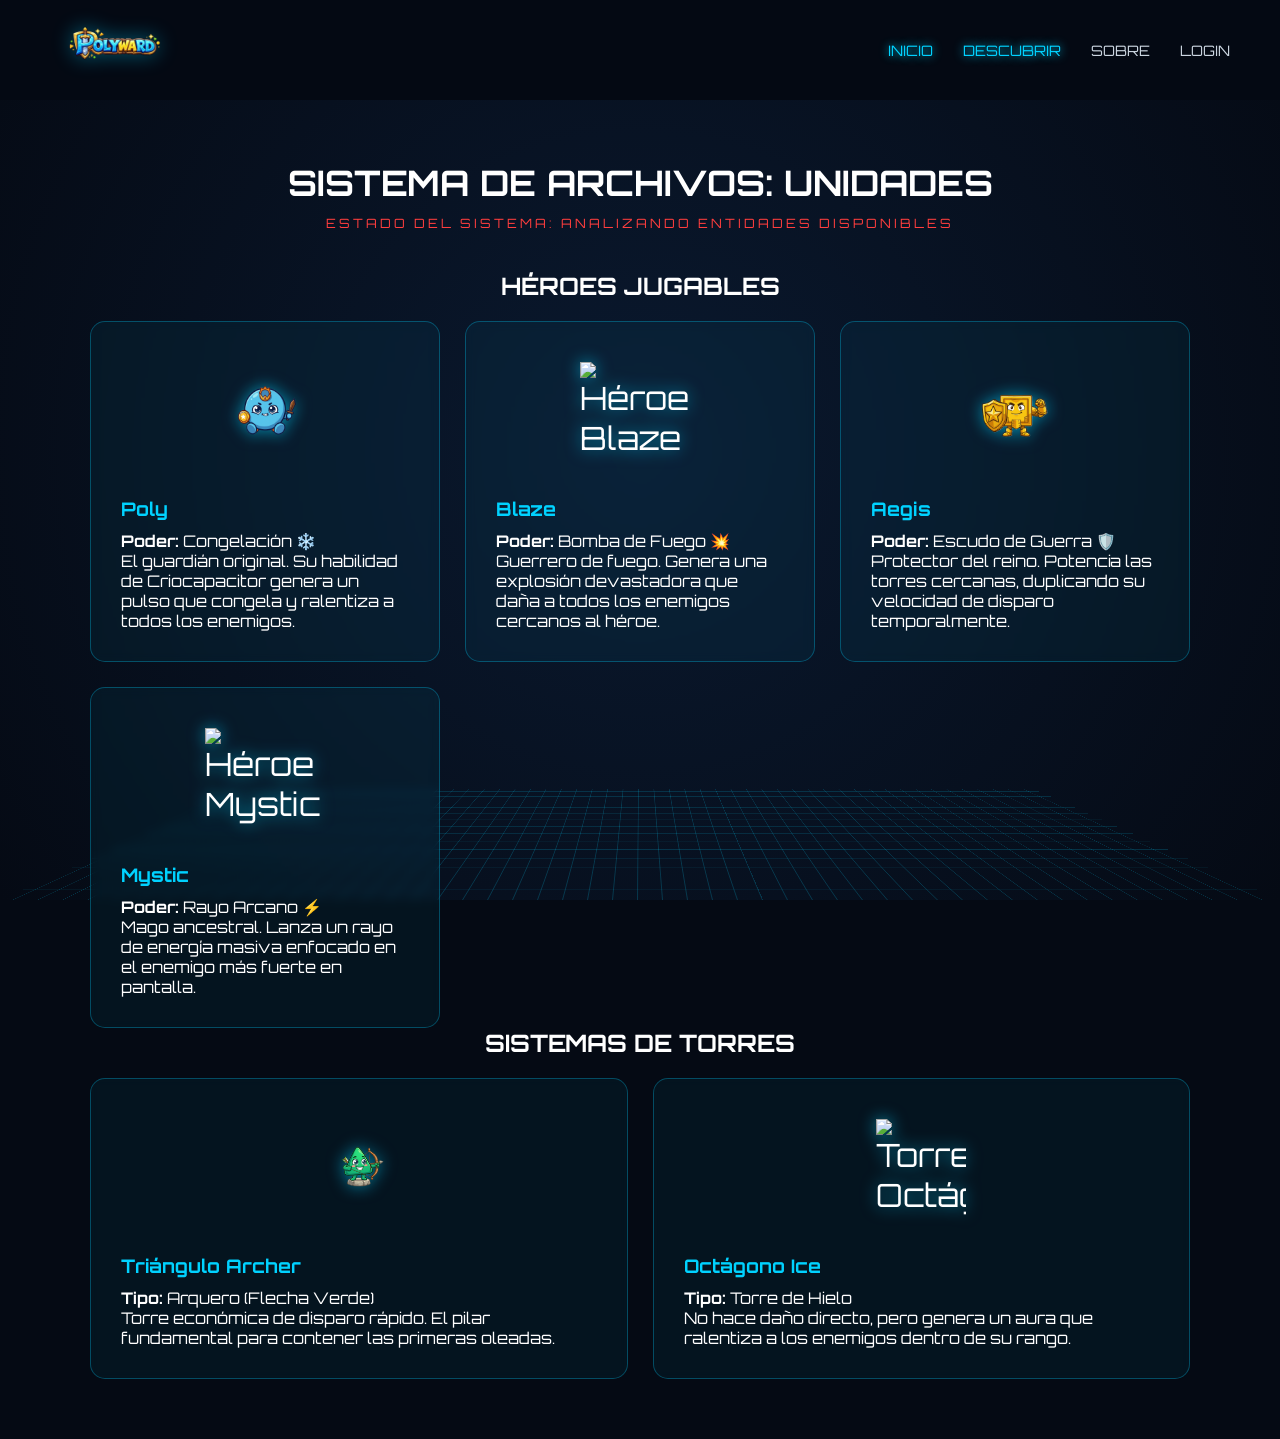
==== descubrir.html @ 8d5d84ac "mensaje" ====
<!DOCTYPE html>
<html lang="es">
<head>
    <meta charset="UTF-8">
    <meta name="viewport" content="width=device-width, initial-scale=1.0">
    <title>PolyWard | El Origen</title>
    <link rel="stylesheet" href="styles.css">
    <link rel="icon" href="img/logo.png" type="image/png">
</head>
<body>
    <div class="background-master">
        <div class="grid-floor"></div>
    </div>

    <header>
        <a href="index.html" class="logo-container">
            <img src="img/logo.png" alt="PolyWard Logo" class="main-logo">
        </a>
        <nav>
            <a href="index.html" class="active">INICIO</a>
            <a href="descubrir.html" class="active">DESCUBRIR</a>
            <a href="sobre.html">SOBRE</a>
            <a href="login.html">LOGIN</a>
        </nav>
    </header>
    <main class="content-container">
        <section class="lore-header">
            <h1>SISTEMA DE ARCHIVOS: UNIDADES</h1>
            <p class="status-text">ESTADO DEL SISTEMA: ANALIZANDO ENTIDADES DISPONIBLES</p>
        </section>
        <h2 class="section-title">HÉROES JUGABLES</h2>
        <div class="lore-grid">
            <article class="lore-card">
                <div class="char-icon">
                    <img src="img/principal.png" alt="Héroe Poly" class="img-hero">
                </div>
                <h3>Poly</h3>
                <p><strong>Poder:</strong> Congelación ❄️</p>
                <p>El guardián original. Su habilidad de Criocapacitor genera un pulso que congela y ralentiza a todos los enemigos.</p>
            </article>
            <article class="lore-card">
                <div class="char-icon">
                    <img src="img/hero_blaze.png" alt="Héroe Blaze" class="img-hero">
                </div>
                <h3>Blaze</h3>
                <p><strong>Poder:</strong> Bomba de Fuego 💥</p>
                <p>Guerrero de fuego. Genera una explosión devastadora que daña a todos los enemigos cercanos al héroe.</p>
            </article>
            <article class="lore-card">
                <div class="char-icon">
                    <img src="img/hero_aegis.png" alt="Héroe Aegis" class="img-hero">
                </div>
                <h3>Aegis</h3>
                <p><strong>Poder:</strong> Escudo de Guerra 🛡️</p>
                <p>Protector del reino. Potencia las torres cercanas, duplicando su velocidad de disparo temporalmente.</p>
            </article>
            <article class="lore-card">
                <div class="char-icon">
                    <img src="img/hero_mystic.png" alt="Héroe Mystic" class="img-hero">
                </div>
                <h3>Mystic</h3>
                <p><strong>Poder:</strong> Rayo Arcano ⚡</p>
                <p>Mago ancestral. Lanza un rayo de energía masiva enfocado en el enemigo más fuerte en pantalla.</p>
            </article>
        </div>
        <h2 class="section-title">SISTEMAS DE TORRES</h2>
        <div class="lore-grid">
            <article class="lore-card">
                <div class="char-icon">
                    <img src="img/triangulo.png" alt="Torre Triángulo" class="img-tower">
                </div>
                <h3>Triángulo Archer</h3>
                <p><strong>Tipo:</strong> Arquero (Flecha Verde)</p>
                <p>Torre económica de disparo rápido. El pilar fundamental para contener las primeras oleadas.</p>
            </article>
            <article class="lore-card">
                <div class="char-icon">
                    <img src="img/tower_ice.png" alt="Torre Octágono" class="img-tower">
                </div>
                <h3>Octágono Ice</h3>
                <p><strong>Tipo:</strong> Torre de Hielo</p>
                <p>No hace daño directo, pero genera un aura que ralentiza a los enemigos dentro de su rango.</p>
            </article>
        </div>
    </main>
</body>
</html>
---- styles.css ----
@import url('https://fonts.googleapis.com/css2?family=Orbitron:wght@400;700&display=swap');

/* --- RESET Y GENERALES --- */
* {
    margin: 0;
    padding: 0;
    box-sizing: border-box;
    font-family: 'Orbitron', sans-serif;
}

body {
    background-color: #050a14;
    color: white;
    overflow-x: hidden;
    min-height: 100vh;
}

/* --- FONDO ANIMADO Y GRID --- */
.background-master {
    position: fixed;
    top: 0;
    left: 0;
    width: 100%;
    height: 100%;
    z-index: -1;
    background: radial-gradient(circle at center, #0a192f 0%, #050a14 100%);
}

.grid-floor {
    position: absolute;
    bottom: 0;
    width: 100%;
    height: 40%;
    background-image: 
        linear-gradient(0deg, transparent 24%, rgba(0, 210, 255, 0.2) 25%, rgba(0, 210, 255, 0.2) 26%, transparent 27%, transparent 74%, rgba(0, 210, 255, 0.2) 75%, rgba(0, 210, 255, 0.2) 76%, transparent 77%, transparent),
        linear-gradient(90deg, transparent 24%, rgba(0, 210, 255, 0.2) 25%, rgba(0, 210, 255, 0.2) 26%, transparent 27%, transparent 74%, rgba(0, 210, 255, 0.2) 75%, rgba(0, 210, 255, 0.2) 76%, transparent 77%, transparent);
    background-size: 50px 50px;
    transform: perspective(500px) rotateX(60deg);
    transform-origin: bottom;
}

/* --- CABECERA (NAV) --- */
header {
    display: flex;
    justify-content: space-between;
    align-items: center;
    padding: 10px 50px; /* Reducido un poco para que el logo no sea gigante */
    background: rgba(5, 10, 20, 0.8);
    backdrop-filter: blur(10px);
    position: sticky;
    top: 0;
    z-index: 100;
}

/* Estilo para el contenedor del logo (enlace) */
.logo-container {
    display: flex;
    align-items: center;
    text-decoration: none;
    transition: transform 0.3s ease;
}

.logo-container:hover {
    transform: scale(1.05);
}

/* Estilo para la imagen del logo */
.main-logo {
    height: 60px; /* Tamaño ideal para el header */
    width: auto;
    filter: drop-shadow(0 0 8px rgba(0, 210, 255, 0.4));
}

nav {
    display: flex;
    align-items: center;
    gap: 30px;
}

nav a {
    text-decoration: none;
    color: #cbd5e0;
    font-size: 0.9rem;
    transition: 0.3s;
}

nav a:hover, nav a.active {
    color: #00d2ff;
    text-shadow: 0 0 10px #00d2ff;
}

/* --- CONTENEDOR PRINCIPAL --- */
.content-container {
    display: flex;
    flex-direction: column;
    align-items: center;
    padding: 60px 20px;
    min-height: 80vh;
}

.lore-header h1 {
    font-size: 2.2rem;
    margin-bottom: 10px;
    text-align: center;
}

.status-text {
    color: #ff3e3e;
    font-size: 0.8rem;
    letter-spacing: 3px;
    margin-bottom: 40px;
    text-align: center;
    animation: blink 1.5s infinite;
}

@keyframes blink {
    50% { opacity: 0.3; }
}

/* --- DISEÑO DE INICIO --- */
.main-layout {
    display: flex;
    gap: 40px;
    align-items: flex-start;
    max-width: 1200px;
    width: 100%;
    margin-top: 20px;
}

.info-panel {
    flex: 1.5;
    min-width: 300px;
}

.glass-box {
    background: rgba(0, 20, 40, 0.6);
    padding: 25px;
    border-radius: 10px;
    border-left: 4px solid #00d2ff;
    line-height: 1.6;
    text-align: justify;
}

.glass-box p {
    margin-bottom: 15px;
}

.action-panel {
    flex: 1;
    min-width: 300px;
    display: flex;
    flex-direction: column;
    gap: 20px;
}

/* --- VIDEO Y DESCARGA --- */
.video-placeholder {
    width: 100%;
    background: rgba(0, 210, 255, 0.1);
    border: 2px dashed #00d2ff;
    border-radius: 15px;
    padding: 20px;
    text-align: center;
}

.video-box {
    aspect-ratio: 16 / 9;
    background: rgba(0, 0, 0, 0.4);
    display: flex;
    justify-content: center;
    align-items: center;
    margin-top: 10px;
    border-radius: 8px;
}

.download-zone {
    display: flex;
    flex-direction: column;
    align-items: center;
    gap: 15px;
    background: rgba(0, 0, 0, 0.4);
    padding: 25px;
    border-radius: 20px;
    border: 1px solid rgba(0, 210, 255, 0.2);
}

.qr-style {
    width: 150px;
    height: 150px;
    border: 4px solid white;
    border-radius: 10px;
    box-shadow: 0 0 15px rgba(0, 210, 255, 0.3);
}

.btn-download {
    color: #f0f;
    text-decoration: none;
    font-weight: bold;
    text-shadow: 0 0 5px #f0f;
    font-size: 1.1rem;
    transition: transform 0.2s;
}

.btn-download:hover {
    transform: scale(1.05);
}

/* --- TARJETAS DE LORE --- */
.lore-grid {
    display: grid;
    grid-template-columns: repeat(auto-fit, minmax(300px, 1fr));
    gap: 25px;
    max-width: 1100px;
    width: 100%;
    margin-top: 20px;
}

.lore-card {
    background: rgba(0, 210, 255, 0.05);
    border: 1px solid rgba(0, 210, 255, 0.3);
    padding: 30px;
    border-radius: 15px;
    backdrop-filter: blur(5px);
    transition: transform 0.3s, border-color 0.3s;
}

.lore-card:hover {
    transform: translateY(-10px);
    border-color: #00d2ff;
    box-shadow: 0 0 20px rgba(0, 210, 255, 0.2);
}

.lore-card h2, .lore-card h3 {
    color: #00d2ff;
    margin-bottom: 10px;
}

.char-icon {
    font-size: 2rem;
    margin-bottom: 15px;
    display: block;
}

.main-story {
    grid-column: 1 / -1;
}

/* --- RESPONSIVIDAD --- */
@media (max-width: 768px) {
    header {
        flex-direction: column;
        padding: 15px;
        gap: 15px;
    }

    .main-logo {
        height: 50px; /* Logo un poco más pequeño en móviles */
    }

    nav {
        gap: 10px;
        flex-wrap: wrap;
        justify-content: center;
    }

    .main-layout {
        flex-direction: column;
    }

    .info-panel, .action-panel {
        width: 100%;
    }
} 

/* --- ANIMACIONES --- */
@keyframes floating {
    0% { transform: translateY(0px); }
    50% { transform: translateY(-15px); }
    100% { transform: translateY(0px); }
}

.char-icon img {
    display: block;
    margin: 0 auto 15px;
    filter: drop-shadow(0 0 8px rgba(0, 210, 255, 0.6));
    animation: floating 3s ease-in-out infinite;
}

.char-icon {
    min-height: 130px;
    display: flex;
    align-items: center;
    justify-content: center;
}

/* Tamaños de imágenes generales */
.img-hero {
    width: 120px;
}

.img-tower {
    width: 90px;
}

.no-margin {
    margin-bottom: 0;
}
.highlight-text {
    color: #00d2ff;
    font-weight: bold;
    margin-top: 10px;
    display: block;
}

.placeholder-text {
    color: rgba(255, 255, 255, 0.5);
}

.scan-text {
    font-size: 0.7rem;
    color: #cbd5e0;
}

.main-footer {
    text-align: center;
    padding: 40px 20px;
    color: rgba(255, 255, 255, 0.3);
    font-size: 0.8rem;
}

.qr-style {
    width: 150px;
    height: 150px;
    border: 4px solid white;
    border-radius: 10px;
    box-shadow: 0 0 15px rgba(0, 210, 255, 0.3);
}
/* ==========================================================================
   ENCABEZADO (header, logo y menú) - CORREGIDO PARA LOGO MÁS GRANDE
   ========================================================================== */
/* --- CABECERA (NAV) ACTUALIZADA --- */
header {
    display: flex;
    justify-content: space-between;
    align-items: center;
    padding: 10px 50px; /* Reducido un poco para compensar el tamaño del logo */
    background: rgba(5, 10, 20, 0.9);
    backdrop-filter: blur(10px);
    position: sticky;
    top: 0;
    z-index: 100;
}

.logo-container {
    display: flex;
    align-items: center;
    text-decoration: none;
    transition: transform 0.3s ease;
}

.logo-container:hover {
    transform: scale(1.05);
}

.main-logo {
    /* Ajuste de tamaño para que se vea grande y claro como antes */
    height: 100px; 
    width: auto;
    filter: drop-shadow(0 0 12px rgba(0, 210, 255, 0.5));
    display: block;
}

nav {
    display: flex;
    align-items: center;
    gap: 30px;
}

/* Responsividad para que el logo no tape todo en celulares */
@media (max-width: 768px) {
    header {
        flex-direction: column;
        padding: 15px;
        gap: 15px;
    }

    .main-logo {
        height: 70px; /* Un poco más pequeño en móviles para que quepa el menú */
    }

    nav {
        gap: 15px;
        flex-wrap: wrap;
        justify-content: center;
    }
}.video-game {
    width: 100%;
    height: 100%;
    object-fit: cover; /* Hace que el video llene el cuadro sin deformarse */
    border-radius: 8px; /* Para que las esquinas del video sean redondeadas como el cuadro */
}

.video-box {
    overflow: hidden; /* Corta cualquier parte del video que se salga del borde redondeado */
    background: #000; /* Fondo negro por si el video tarda en cargar */
}
/* --- CABECERA (NAV) ESTILIZADA --- */
header {
    display: flex;
    justify-content: space-between;
    align-items: center;
    /* Reducimos el padding vertical a solo 5px para que la barra sea delgada */
    padding: 5px 50px; 
    background: rgba(5, 10, 20, 0.95);
    backdrop-filter: blur(10px);
    position: sticky;
    top: 0;
    z-index: 100;
    /* Añadimos una altura máxima para asegurar que no crezca más de lo debido */
    height: 100px; 
}

.logo-container {
    display: flex;
    align-items: center;
    height: 100%; /* Se ajusta al alto del header */
}

.main-logo {
    /* Ajustamos el alto del logo para que quepa bien en el header delgado */
    height: 85px; 
    width: auto;
    filter: drop-shadow(0 0 10px rgba(0, 210, 255, 0.4));
    transition: transform 0.3s ease;
}

.logo-container:hover .main-logo {
    transform: scale(1.05);
}

nav {
    display: flex;
    align-items: center;
    gap: 30px;
}

/* Ajuste para móviles: que no se vea gigante en pantallas chicas */
@media (max-width: 768px) {
    header {
        flex-direction: column;
        height: auto; /* En móvil dejamos que crezca según el contenido */
        padding: 10px;
    }

    .main-logo {
        height: 60px;
    }
}
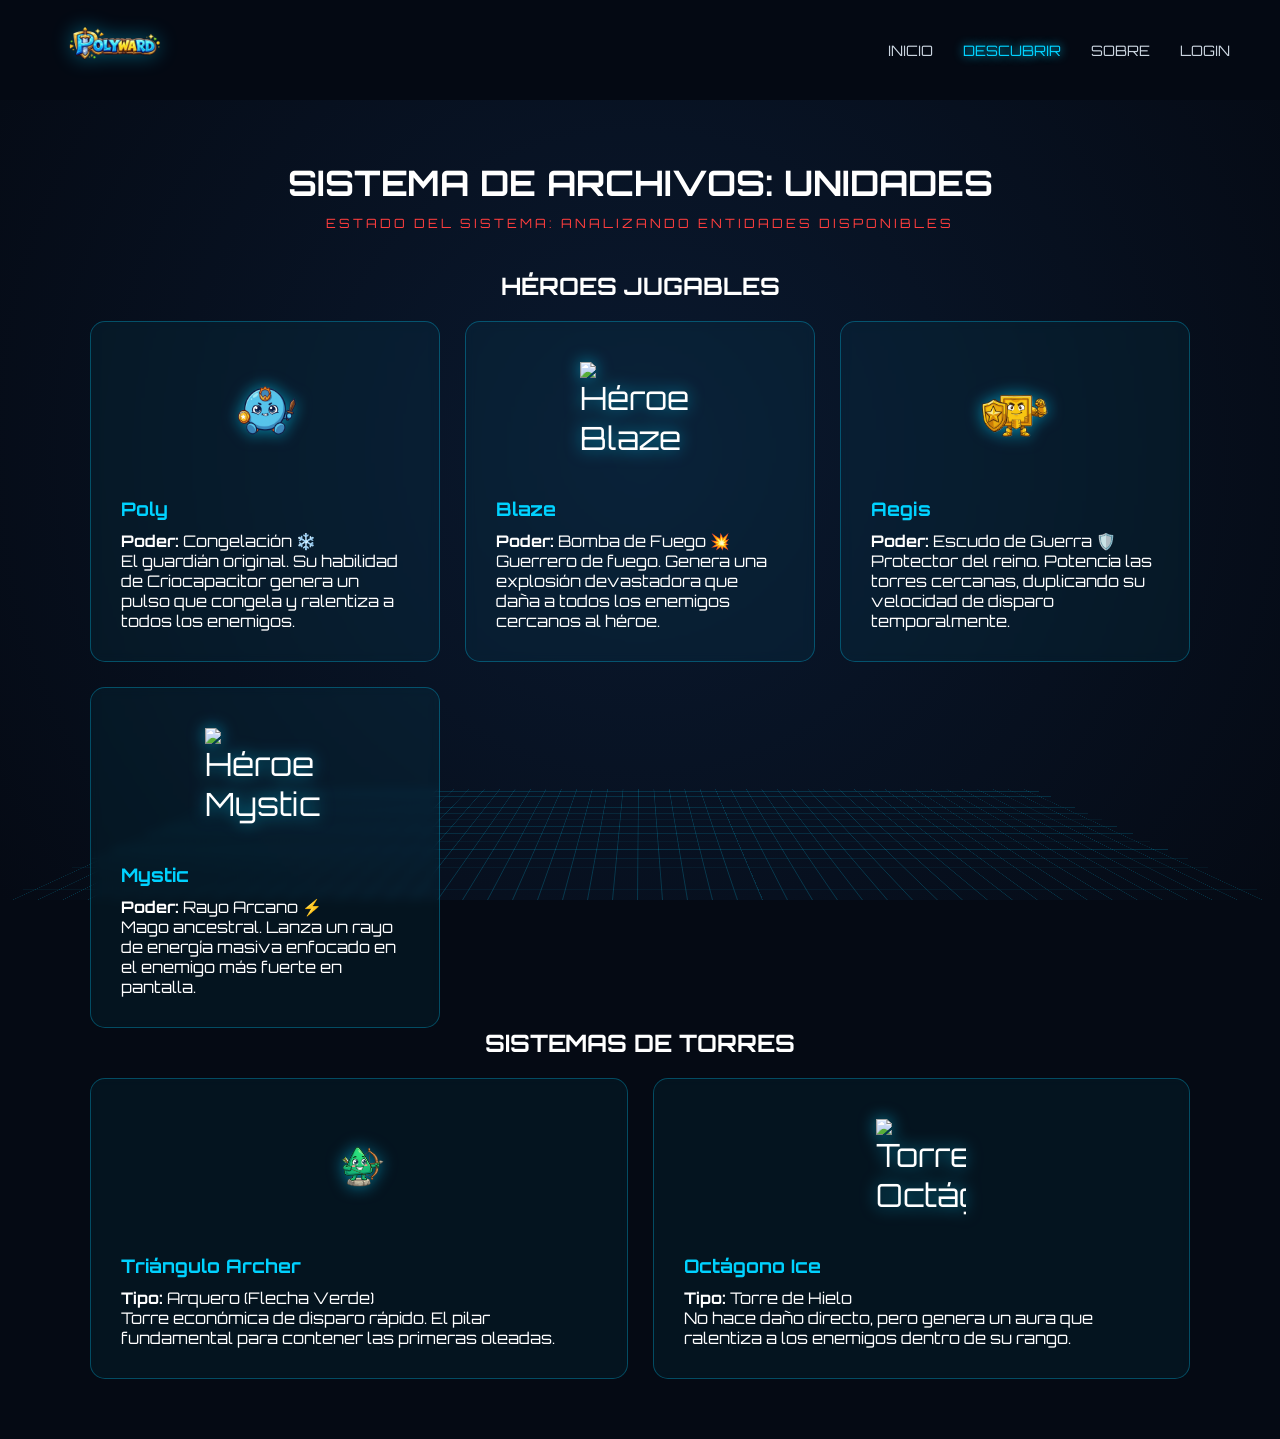
==== commit c798d93c: "mensaje" ====
--- a/descubrir.html
+++ b/descubrir.html
@@ -17,8 +17,8 @@
             <img src="img/logo.png" alt="PolyWard Logo" class="main-logo">
         </a>
         <nav>
-            <a href="index.html" class="active">INICIO</a>
-            <a href="descubrir.html" class="active">DESCUBRIR</a>
+            <a href="index.html">INICIO</a>
+            <a href="descubrir.html"class="active">DESCUBRIR</a>
             <a href="sobre.html">SOBRE</a>
             <a href="login.html">LOGIN</a>
         </nav>
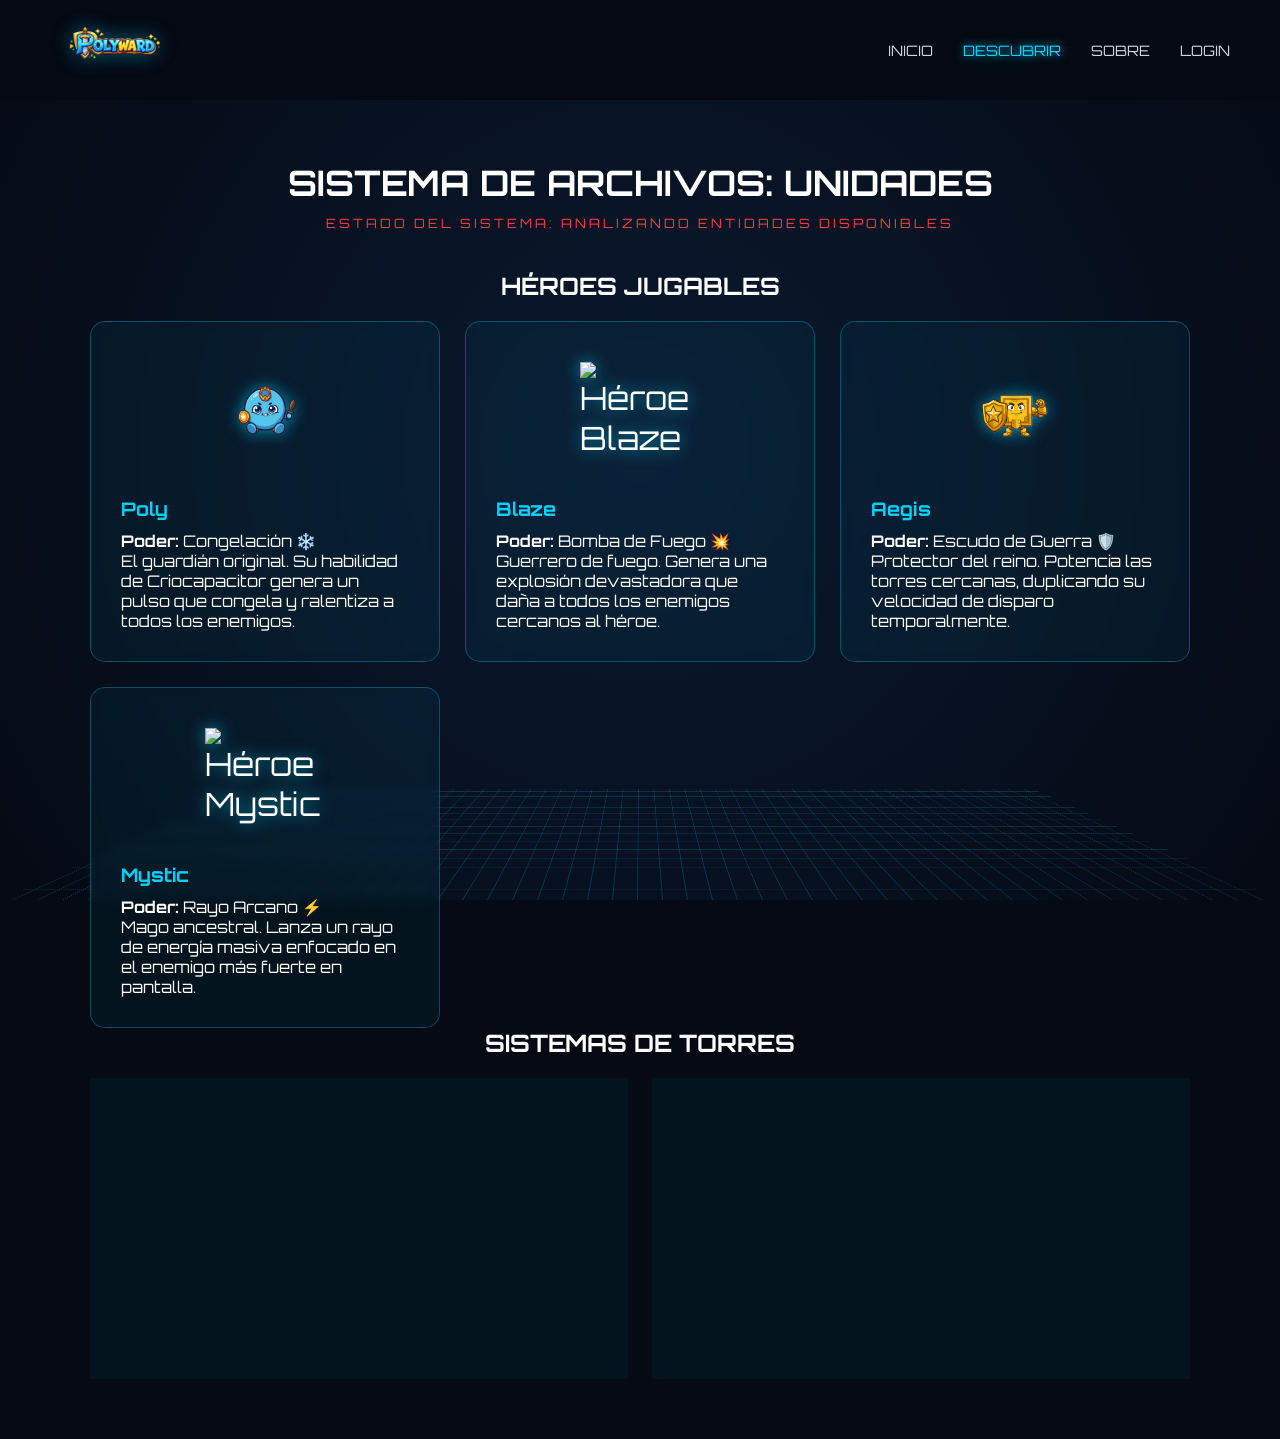
==== commit c2eb3a35: "mensaje" ====
--- a/descubrir.html
+++ b/descubrir.html
@@ -18,7 +18,7 @@
         </a>
         <nav>
             <a href="index.html">INICIO</a>
-            <a href="descubrir.html"class="active">DESCUBRIR</a>
+            <a href="descubrir.html" class="active">DESCUBRIR</a>
             <a href="sobre.html">SOBRE</a>
             <a href="login.html">LOGIN</a>
         </nav>
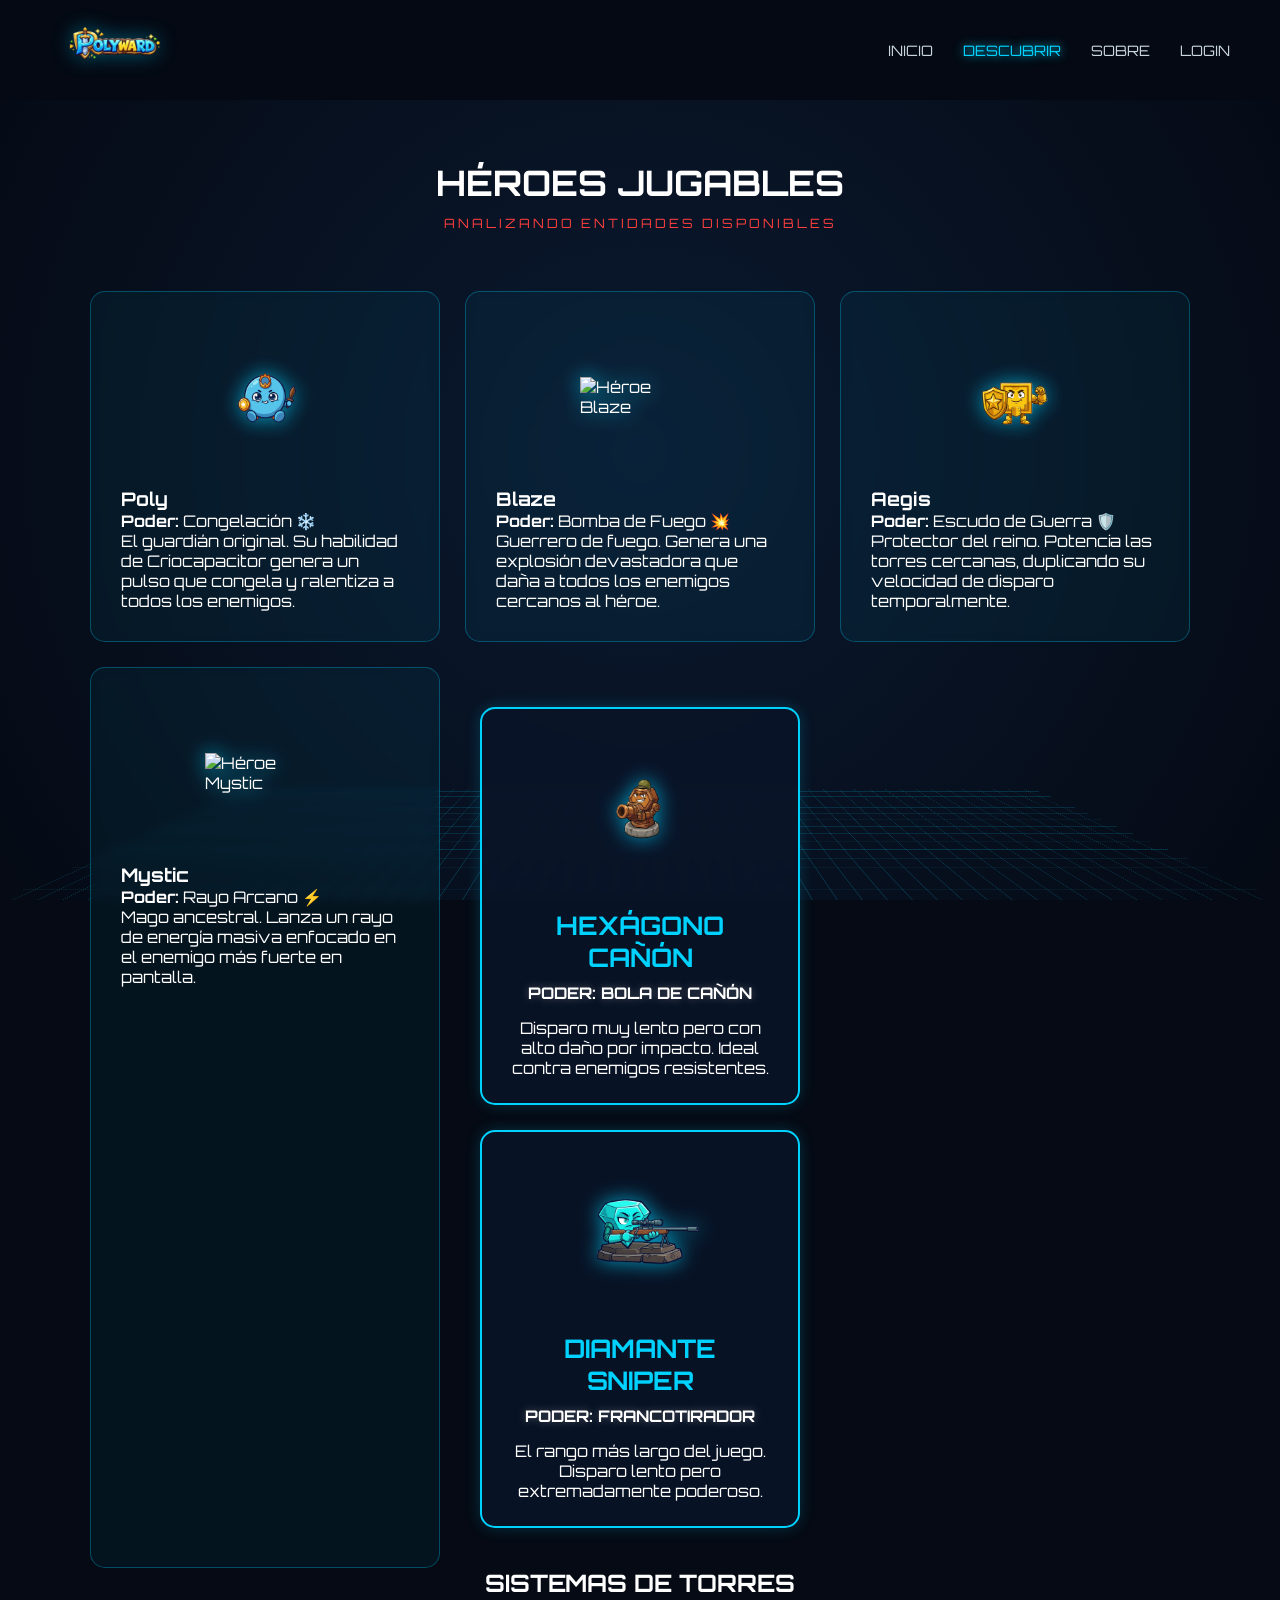
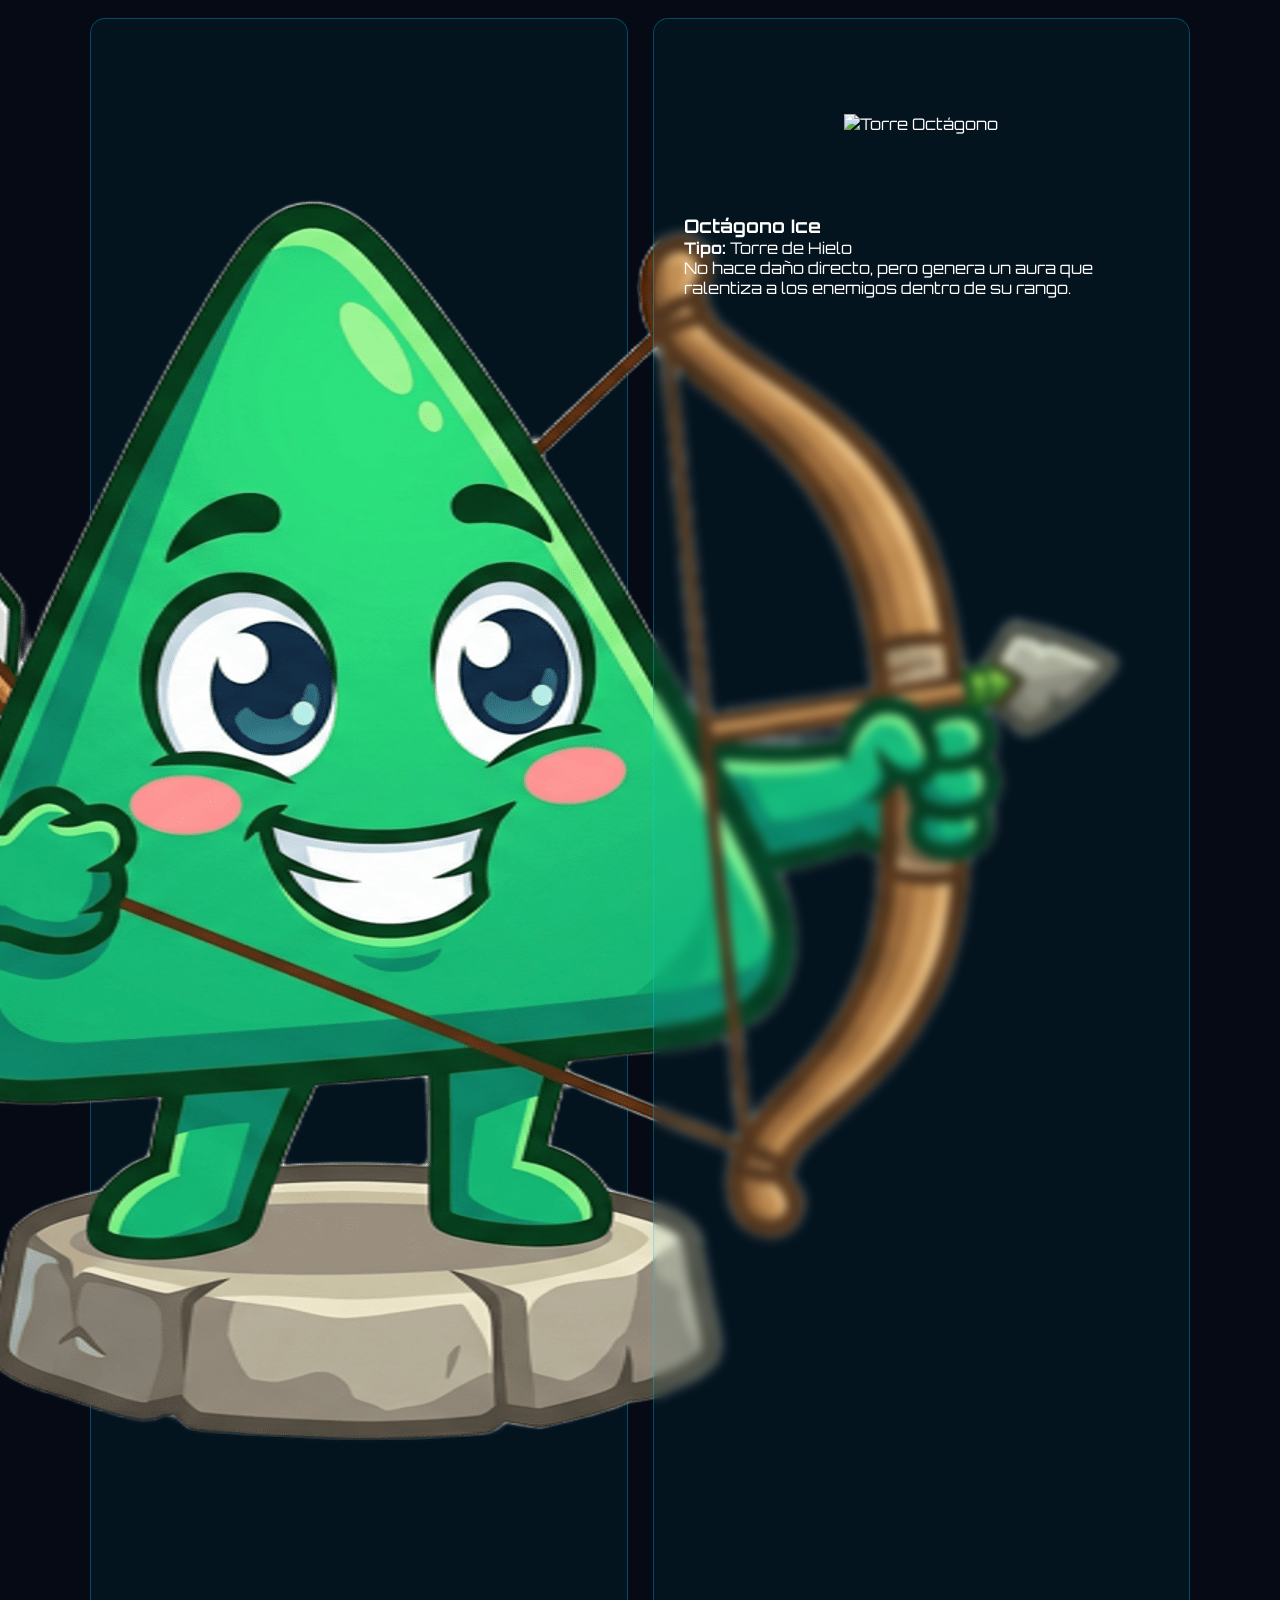
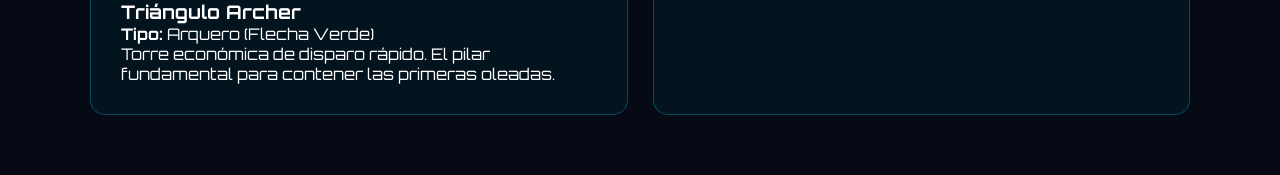
==== commit 3052e6f1: "mensaje" ====
--- a/descubrir.html
+++ b/descubrir.html
@@ -25,10 +25,10 @@
     </header>
     <main class="content-container">
         <section class="lore-header">
-            <h1>SISTEMA DE ARCHIVOS: UNIDADES</h1>
-            <p class="status-text">ESTADO DEL SISTEMA: ANALIZANDO ENTIDADES DISPONIBLES</p>
+            <h1>HÉROES JUGABLES</h1>
+            <p class="status-text"> ANALIZANDO ENTIDADES DISPONIBLES</p>
         </section>
-        <h2 class="section-title">HÉROES JUGABLES</h2>
+        <h2 class="section-title"></h2>
         <div class="lore-grid">
             <article class="lore-card">
                 <div class="char-icon">
@@ -62,6 +62,24 @@
                 <p><strong>Poder:</strong> Rayo Arcano ⚡</p>
                 <p>Mago ancestral. Lanza un rayo de energía masiva enfocado en el enemigo más fuerte en pantalla.</p>
             </article>
+             <section class="team-container"> <article class="lore-card character-card">
+        <div class="char-icon">
+            <img src="img/Cañón.png" alt="Hexágono Cañón" class="img-hero">
+        </div>
+        <h3>Hexágono Cañón</h3>
+        <p class="role">PODER: BOLA DE CAÑÓN</p>
+        <p>Disparo muy lento pero con alto daño por impacto. Ideal contra enemigos resistentes.</p>
+    </article>
+
+    <article class="lore-card character-card">
+        <div class="char-icon">
+            <img src="img/Sniper.png" alt="Diamante Sniper" class="img-hero">
+        </div>
+        <h3>Diamante Sniper</h3>
+        <p class="role">PODER: FRANCOTIRADOR</p>
+        <p>El rango más largo del juego. Disparo lento pero extremadamente poderoso.</p>
+    </article>
+</section>
         </div>
         <h2 class="section-title">SISTEMAS DE TORRES</h2>
         <div class="lore-grid">
--- a/styles.css
+++ b/styles.css
@@ -39,36 +39,37 @@
     transform-origin: bottom;
 }
 
-/* --- CABECERA (NAV) --- */
+/* --- CABECERA (NAV) - UNIFICADA --- */
 header {
     display: flex;
     justify-content: space-between;
     align-items: center;
-    padding: 10px 50px; /* Reducido un poco para que el logo no sea gigante */
-    background: rgba(5, 10, 20, 0.8);
+    padding: 5px 50px; 
+    background: rgba(5, 10, 20, 0.95);
     backdrop-filter: blur(10px);
     position: sticky;
     top: 0;
     z-index: 100;
-}
-
-/* Estilo para el contenedor del logo (enlace) */
+    height: 100px; 
+}
+
 .logo-container {
     display: flex;
     align-items: center;
+    height: 100%;
     text-decoration: none;
+}
+
+.main-logo {
+    height: 85px; 
+    width: auto;
+    filter: drop-shadow(0 0 10px rgba(0, 210, 255, 0.4));
     transition: transform 0.3s ease;
-}
-
-.logo-container:hover {
+    display: block;
+}
+
+.logo-container:hover .main-logo {
     transform: scale(1.05);
-}
-
-/* Estilo para la imagen del logo */
-.main-logo {
-    height: 60px; /* Tamaño ideal para el header */
-    width: auto;
-    filter: drop-shadow(0 0 8px rgba(0, 210, 255, 0.4));
 }
 
 nav {
@@ -89,7 +90,7 @@
     text-shadow: 0 0 10px #00d2ff;
 }
 
-/* --- CONTENEDOR PRINCIPAL --- */
+/* --- CONTENEDOR PRINCIPAL Y LORE --- */
 .content-container {
     display: flex;
     flex-direction: column;
@@ -113,99 +114,8 @@
     animation: blink 1.5s infinite;
 }
 
-@keyframes blink {
-    50% { opacity: 0.3; }
-}
-
-/* --- DISEÑO DE INICIO --- */
-.main-layout {
-    display: flex;
-    gap: 40px;
-    align-items: flex-start;
-    max-width: 1200px;
-    width: 100%;
-    margin-top: 20px;
-}
-
-.info-panel {
-    flex: 1.5;
-    min-width: 300px;
-}
-
-.glass-box {
-    background: rgba(0, 20, 40, 0.6);
-    padding: 25px;
-    border-radius: 10px;
-    border-left: 4px solid #00d2ff;
-    line-height: 1.6;
-    text-align: justify;
-}
-
-.glass-box p {
-    margin-bottom: 15px;
-}
-
-.action-panel {
-    flex: 1;
-    min-width: 300px;
-    display: flex;
-    flex-direction: column;
-    gap: 20px;
-}
-
-/* --- VIDEO Y DESCARGA --- */
-.video-placeholder {
-    width: 100%;
-    background: rgba(0, 210, 255, 0.1);
-    border: 2px dashed #00d2ff;
-    border-radius: 15px;
-    padding: 20px;
-    text-align: center;
-}
-
-.video-box {
-    aspect-ratio: 16 / 9;
-    background: rgba(0, 0, 0, 0.4);
-    display: flex;
-    justify-content: center;
-    align-items: center;
-    margin-top: 10px;
-    border-radius: 8px;
-}
-
-.download-zone {
-    display: flex;
-    flex-direction: column;
-    align-items: center;
-    gap: 15px;
-    background: rgba(0, 0, 0, 0.4);
-    padding: 25px;
-    border-radius: 20px;
-    border: 1px solid rgba(0, 210, 255, 0.2);
-}
-
-.qr-style {
-    width: 150px;
-    height: 150px;
-    border: 4px solid white;
-    border-radius: 10px;
-    box-shadow: 0 0 15px rgba(0, 210, 255, 0.3);
-}
-
-.btn-download {
-    color: #f0f;
-    text-decoration: none;
-    font-weight: bold;
-    text-shadow: 0 0 5px #f0f;
-    font-size: 1.1rem;
-    transition: transform 0.2s;
-}
-
-.btn-download:hover {
-    transform: scale(1.05);
-}
-
-/* --- TARJETAS DE LORE --- */
+@keyframes blink { 50% { opacity: 0.3; } }
+
 .lore-grid {
     display: grid;
     grid-template-columns: repeat(auto-fit, minmax(300px, 1fr));
@@ -224,235 +134,90 @@
     transition: transform 0.3s, border-color 0.3s;
 }
 
-.lore-card:hover {
+.main-story { grid-column: 1 / -1; }
+
+/* --- CONTENEDOR DE EQUIPO (TUS CARTITAS) --- */
+.team-container {
+    display: flex;
+    flex-wrap: wrap;
+    justify-content: center;
+    gap: 25px;
+    max-width: 800px;
+    margin: 40px auto;
+    width: 100%;
+}
+
+.character-card {
+    background: rgba(10, 20, 40, 0.85);
+    border: 2px solid #00d2ff;
+    border-radius: 15px;
+    padding: 25px;
+    width: 320px;
+    min-height: 280px;
+    text-align: center;
+    box-shadow: 0 0 15px rgba(0, 210, 255, 0.2);
+    transition: all 0.3s ease;
+    display: flex;
+    flex-direction: column;
+    align-items: center;
+}
+
+.character-card:hover {
     transform: translateY(-10px);
-    border-color: #00d2ff;
-    box-shadow: 0 0 20px rgba(0, 210, 255, 0.2);
-}
-
-.lore-card h2, .lore-card h3 {
-    color: #00d2ff;
-    margin-bottom: 10px;
-}
-
-.char-icon {
-    font-size: 2rem;
-    margin-bottom: 15px;
-    display: block;
-}
-
-.main-story {
-    grid-column: 1 / -1;
+    box-shadow: 0 0 30px rgba(0, 210, 255, 0.5);
+    border-color: #fff;
+}
+
+.character-card h3 { color: #00d2ff; font-size: 1.6rem; margin: 10px 0; text-transform: uppercase; }
+.character-card .role { color: #ffffff; font-weight: bold; margin-bottom: 15px; text-shadow: 0 0 8px rgba(255, 255, 255, 0.3); }
+
+/* --- VIDEO --- */
+.video-box {
+    aspect-ratio: 16 / 9;
+    background: #000;
+    overflow: hidden;
+    border-radius: 8px;
+    display: flex;
+    justify-content: center;
+    align-items: center;
+}
+
+.video-game {
+    width: 100%;
+    height: 100%;
+    object-fit: cover;
 }
 
 /* --- RESPONSIVIDAD --- */
 @media (max-width: 768px) {
     header {
         flex-direction: column;
+        height: auto;
         padding: 15px;
         gap: 15px;
     }
 
-    .main-logo {
-        height: 50px; /* Logo un poco más pequeño en móviles */
+    .main-logo { height: 70px; }
+
+    nav { gap: 15px; flex-wrap: wrap; justify-content: center; }
+
+    .character-card {
+        width: 100%;
+        max-width: 350px;
     }
-
-    nav {
-        gap: 10px;
-        flex-wrap: wrap;
-        justify-content: center;
-    }
-
-    .main-layout {
-        flex-direction: column;
-    }
-
-    .info-panel, .action-panel {
-        width: 100%;
-    }
-} 
-
-/* --- ANIMACIONES --- */
-@keyframes floating {
-    0% { transform: translateY(0px); }
-    50% { transform: translateY(-15px); }
-    100% { transform: translateY(0px); }
-}
-
-.char-icon img {
-    display: block;
-    margin: 0 auto 15px;
-    filter: drop-shadow(0 0 8px rgba(0, 210, 255, 0.6));
-    animation: floating 3s ease-in-out infinite;
-}
-
+}/* Ajuste para que las imágenes de los héroes no se vean gigantes */
+.img-hero {
+    width: 120px; /* Tamaño que ya tenías definido */
+    height: auto;
+    filter: drop-shadow(0 0 10px rgba(0, 210, 255, 0.7)); /* Brillo neón */
+    animation: floating 3s ease-in-out infinite; /* La animación que ya tienes en tu CSS */
+}
+
+/* Asegura que el contenedor de la imagen no las corte */
 .char-icon {
-    min-height: 130px;
+    min-height: 150px; 
     display: flex;
     align-items: center;
     justify-content: center;
-}
-
-/* Tamaños de imágenes generales */
-.img-hero {
-    width: 120px;
-}
-
-.img-tower {
-    width: 90px;
-}
-
-.no-margin {
-    margin-bottom: 0;
-}
-.highlight-text {
-    color: #00d2ff;
-    font-weight: bold;
-    margin-top: 10px;
-    display: block;
-}
-
-.placeholder-text {
-    color: rgba(255, 255, 255, 0.5);
-}
-
-.scan-text {
-    font-size: 0.7rem;
-    color: #cbd5e0;
-}
-
-.main-footer {
-    text-align: center;
-    padding: 40px 20px;
-    color: rgba(255, 255, 255, 0.3);
-    font-size: 0.8rem;
-}
-
-.qr-style {
-    width: 150px;
-    height: 150px;
-    border: 4px solid white;
-    border-radius: 10px;
-    box-shadow: 0 0 15px rgba(0, 210, 255, 0.3);
-}
-/* ==========================================================================
-   ENCABEZADO (header, logo y menú) - CORREGIDO PARA LOGO MÁS GRANDE
-   ========================================================================== */
-/* --- CABECERA (NAV) ACTUALIZADA --- */
-header {
-    display: flex;
-    justify-content: space-between;
-    align-items: center;
-    padding: 10px 50px; /* Reducido un poco para compensar el tamaño del logo */
-    background: rgba(5, 10, 20, 0.9);
-    backdrop-filter: blur(10px);
-    position: sticky;
-    top: 0;
-    z-index: 100;
-}
-
-.logo-container {
-    display: flex;
-    align-items: center;
-    text-decoration: none;
-    transition: transform 0.3s ease;
-}
-
-.logo-container:hover {
-    transform: scale(1.05);
-}
-
-.main-logo {
-    /* Ajuste de tamaño para que se vea grande y claro como antes */
-    height: 100px; 
-    width: auto;
-    filter: drop-shadow(0 0 12px rgba(0, 210, 255, 0.5));
-    display: block;
-}
-
-nav {
-    display: flex;
-    align-items: center;
-    gap: 30px;
-}
-
-/* Responsividad para que el logo no tape todo en celulares */
-@media (max-width: 768px) {
-    header {
-        flex-direction: column;
-        padding: 15px;
-        gap: 15px;
-    }
-
-    .main-logo {
-        height: 70px; /* Un poco más pequeño en móviles para que quepa el menú */
-    }
-
-    nav {
-        gap: 15px;
-        flex-wrap: wrap;
-        justify-content: center;
-    }
-}.video-game {
-    width: 100%;
-    height: 100%;
-    object-fit: cover; /* Hace que el video llene el cuadro sin deformarse */
-    border-radius: 8px; /* Para que las esquinas del video sean redondeadas como el cuadro */
-}
-
-.video-box {
-    overflow: hidden; /* Corta cualquier parte del video que se salga del borde redondeado */
-    background: #000; /* Fondo negro por si el video tarda en cargar */
-}
-/* --- CABECERA (NAV) ESTILIZADA --- */
-header {
-    display: flex;
-    justify-content: space-between;
-    align-items: center;
-    /* Reducimos el padding vertical a solo 5px para que la barra sea delgada */
-    padding: 5px 50px; 
-    background: rgba(5, 10, 20, 0.95);
-    backdrop-filter: blur(10px);
-    position: sticky;
-    top: 0;
-    z-index: 100;
-    /* Añadimos una altura máxima para asegurar que no crezca más de lo debido */
-    height: 100px; 
-}
-
-.logo-container {
-    display: flex;
-    align-items: center;
-    height: 100%; /* Se ajusta al alto del header */
-}
-
-.main-logo {
-    /* Ajustamos el alto del logo para que quepa bien en el header delgado */
-    height: 85px; 
-    width: auto;
-    filter: drop-shadow(0 0 10px rgba(0, 210, 255, 0.4));
-    transition: transform 0.3s ease;
-}
-
-.logo-container:hover .main-logo {
-    transform: scale(1.05);
-}
-
-nav {
-    display: flex;
-    align-items: center;
-    gap: 30px;
-}
-
-/* Ajuste para móviles: que no se vea gigante en pantallas chicas */
-@media (max-width: 768px) {
-    header {
-        flex-direction: column;
-        height: auto; /* En móvil dejamos que crezca según el contenido */
-        padding: 10px;
-    }
-
-    .main-logo {
-        height: 60px;
-    }
+    margin-bottom: 15px;
 }
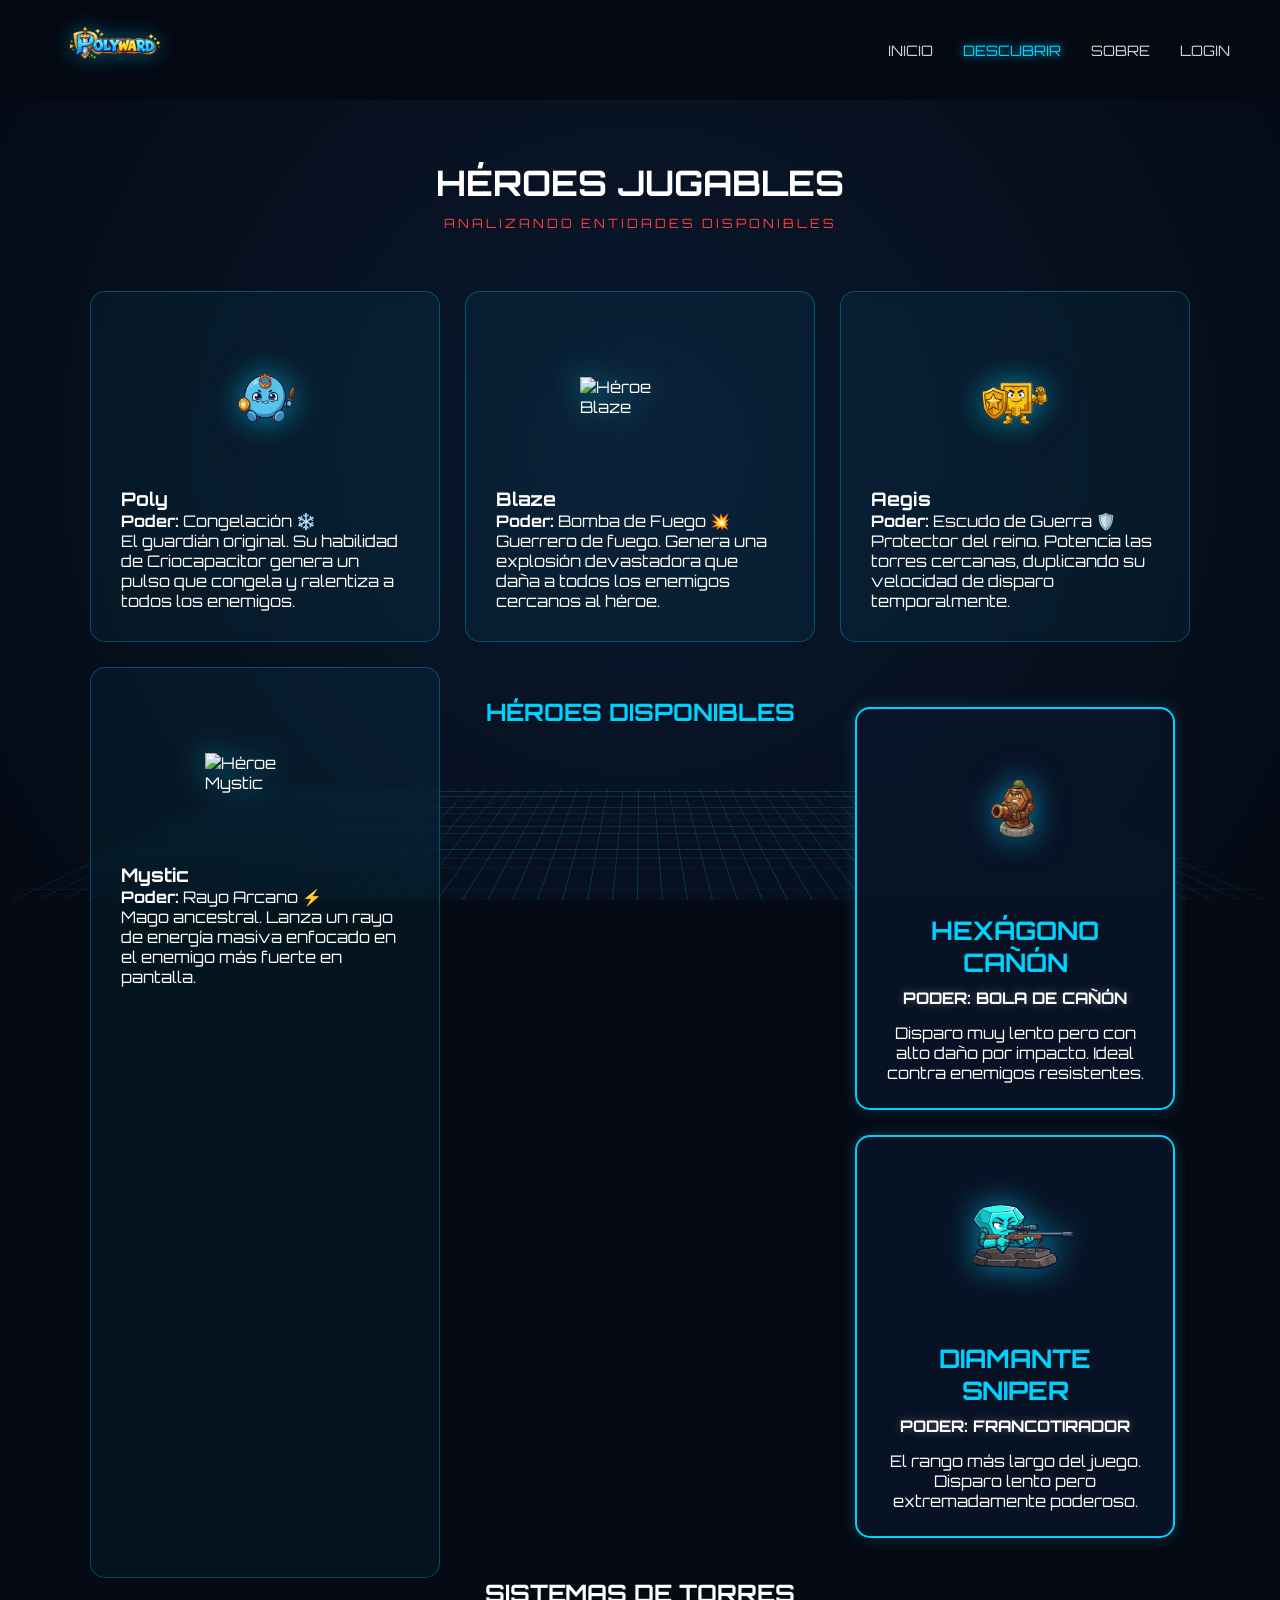
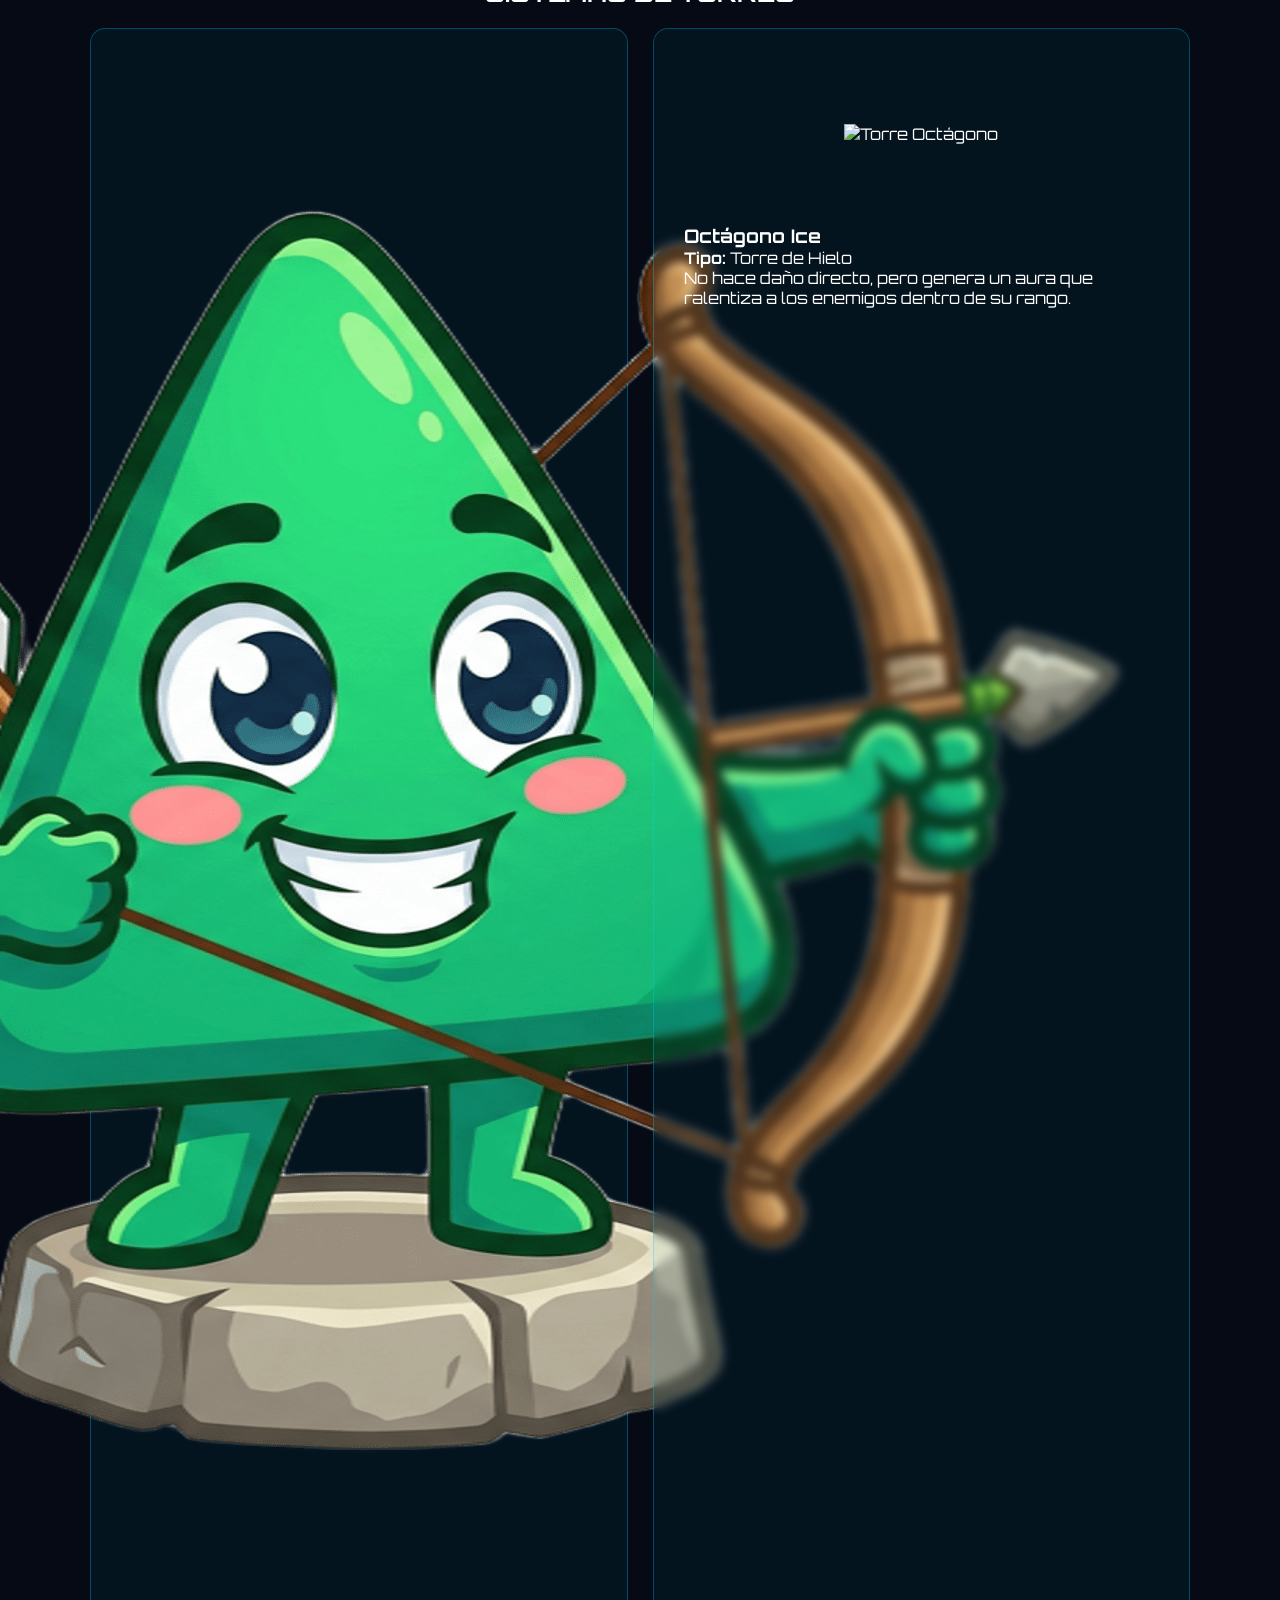
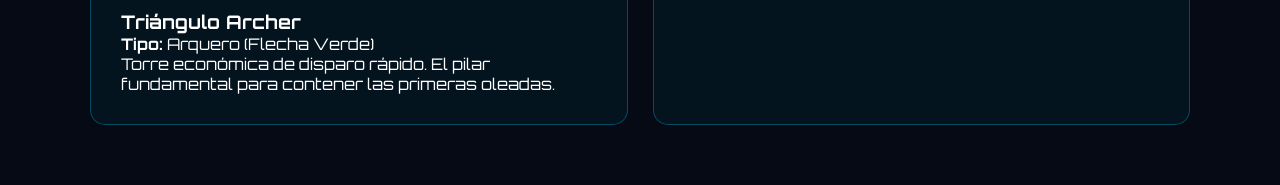
==== commit b2c10096: "mensaje" ====
--- a/descubrir.html
+++ b/descubrir.html
@@ -62,9 +62,12 @@
                 <p><strong>Poder:</strong> Rayo Arcano ⚡</p>
                 <p>Mago ancestral. Lanza un rayo de energía masiva enfocado en el enemigo más fuerte en pantalla.</p>
             </article>
-             <section class="team-container"> <article class="lore-card character-card">
+             <h2 style="text-align: center; color: #00d2ff; margin-top: 30px;">HÉROES DISPONIBLES</h2>
+
+<section class="team-container">
+    <article class="lore-card character-card">
         <div class="char-icon">
-            <img src="img/Cañón.png" alt="Hexágono Cañón" class="img-hero">
+            <img src="img/Cañón.png" alt="Héroe Cañón" class="img-hero">
         </div>
         <h3>Hexágono Cañón</h3>
         <p class="role">PODER: BOLA DE CAÑÓN</p>
@@ -73,7 +76,7 @@
 
     <article class="lore-card character-card">
         <div class="char-icon">
-            <img src="img/Sniper.png" alt="Diamante Sniper" class="img-hero">
+            <img src="img/Sniper.png" alt="Héroe Sniper" class="img-hero">
         </div>
         <h3>Diamante Sniper</h3>
         <p class="role">PODER: FRANCOTIRADOR</p>
--- a/styles.css
+++ b/styles.css
@@ -220,4 +220,15 @@
     align-items: center;
     justify-content: center;
     margin-bottom: 15px;
+}/* Esto hará que tus héroes tengan el aura neón de PolyWard */
+.img-hero {
+    width: 120px;
+    height: auto;
+    filter: drop-shadow(0 0 15px rgba(0, 210, 255, 0.6));
+    animation: floating 3s ease-in-out infinite;
+}
+
+/* Evita que el texto se pegue a la imagen */
+.character-card .char-icon {
+    margin-bottom: 20px;
 }
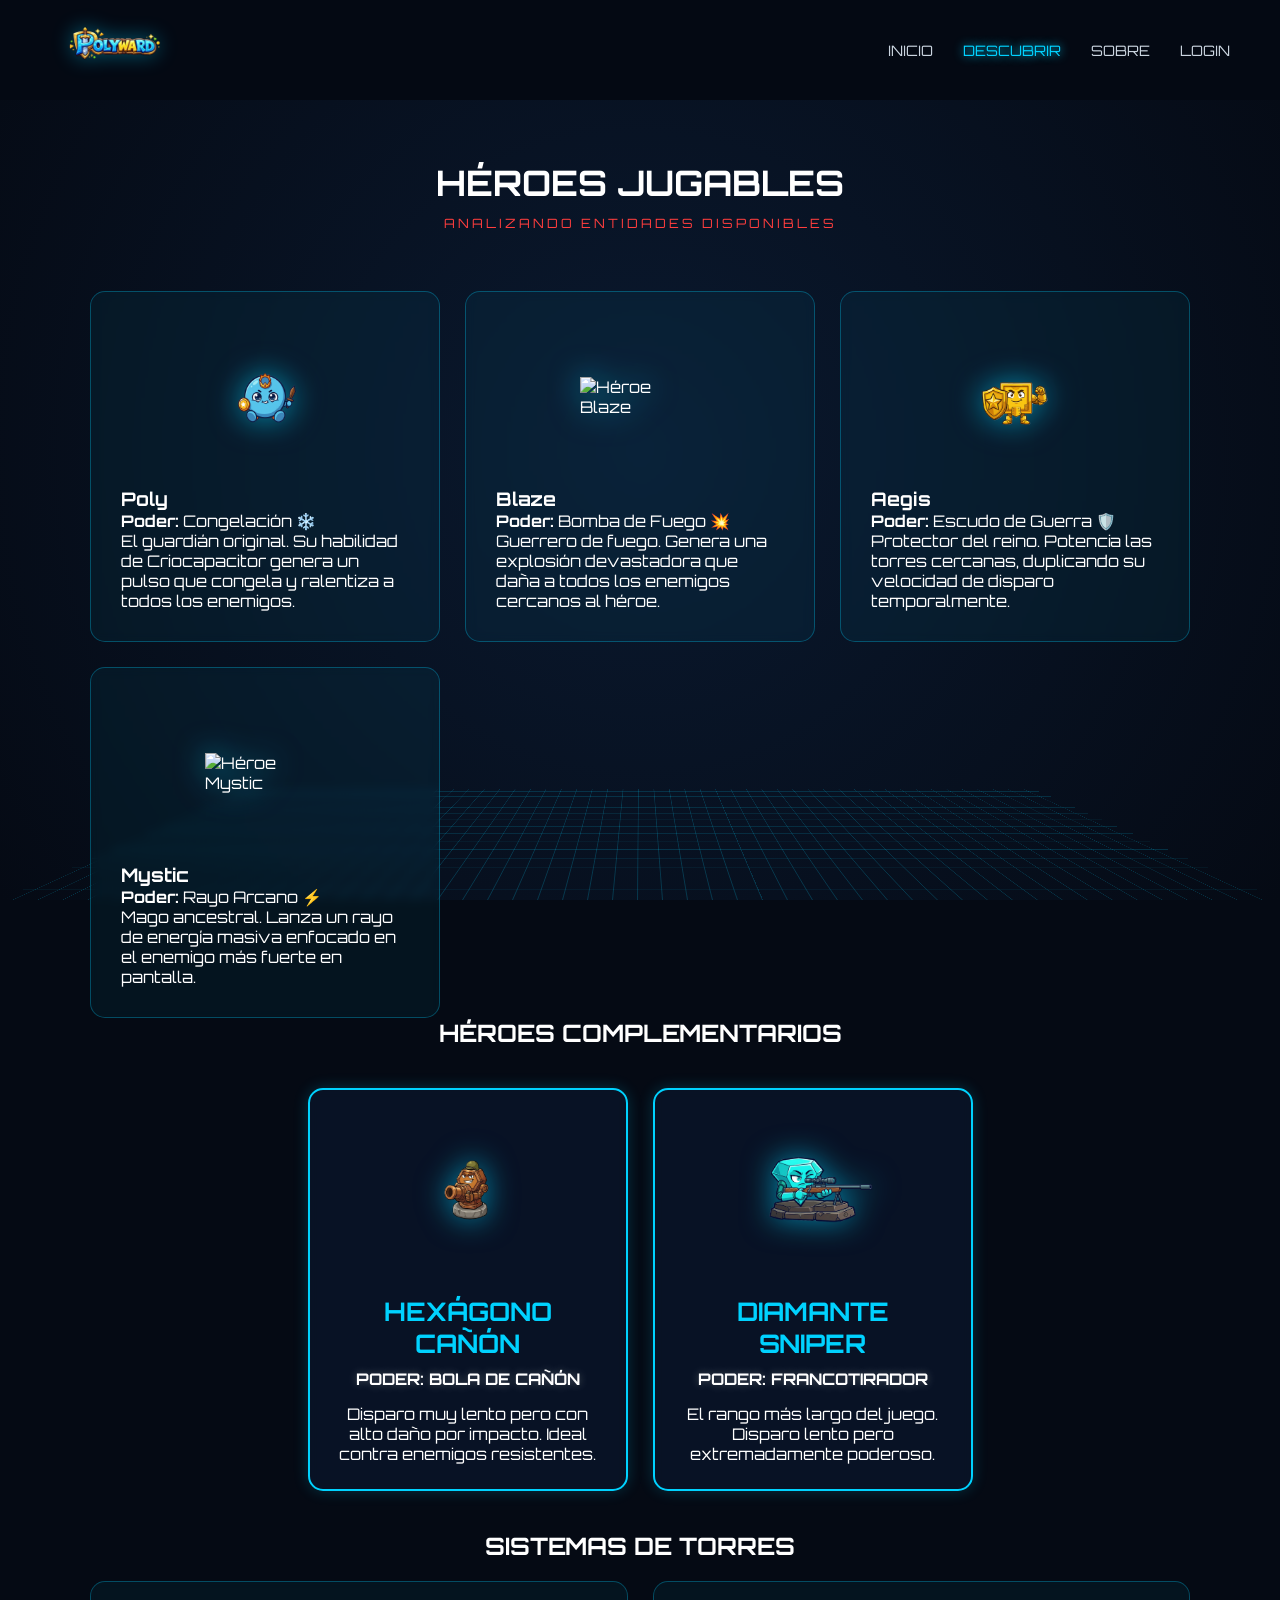
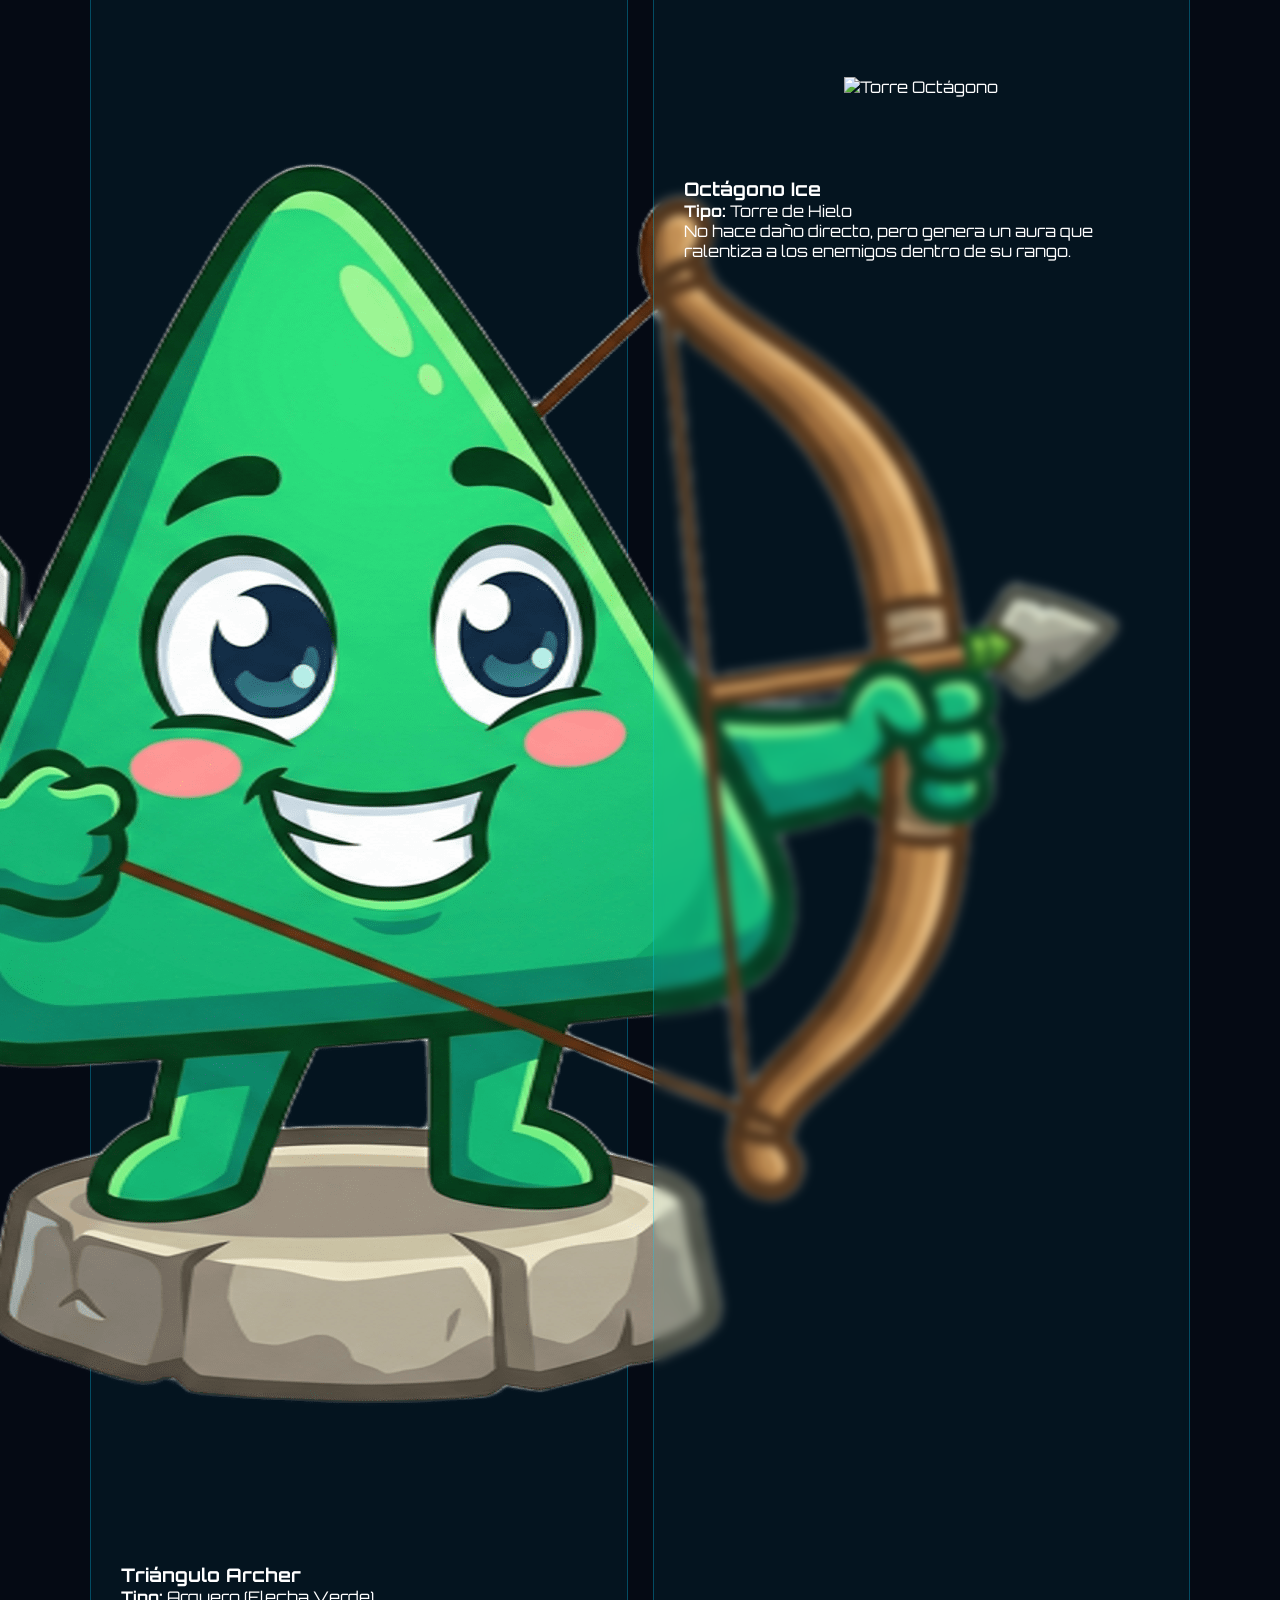
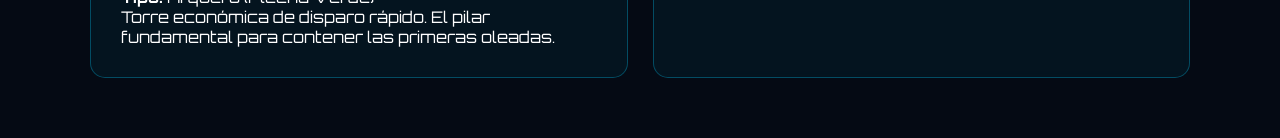
==== commit 5c4d2b8b: "mensaje" ====
--- a/descubrir.html
+++ b/descubrir.html
@@ -28,7 +28,7 @@
             <h1>HÉROES JUGABLES</h1>
             <p class="status-text"> ANALIZANDO ENTIDADES DISPONIBLES</p>
         </section>
-        <h2 class="section-title"></h2>
+
         <div class="lore-grid">
             <article class="lore-card">
                 <div class="char-icon">
@@ -38,6 +38,7 @@
                 <p><strong>Poder:</strong> Congelación ❄️</p>
                 <p>El guardián original. Su habilidad de Criocapacitor genera un pulso que congela y ralentiza a todos los enemigos.</p>
             </article>
+
             <article class="lore-card">
                 <div class="char-icon">
                     <img src="img/hero_blaze.png" alt="Héroe Blaze" class="img-hero">
@@ -46,6 +47,7 @@
                 <p><strong>Poder:</strong> Bomba de Fuego 💥</p>
                 <p>Guerrero de fuego. Genera una explosión devastadora que daña a todos los enemigos cercanos al héroe.</p>
             </article>
+
             <article class="lore-card">
                 <div class="char-icon">
                     <img src="img/hero_aegis.png" alt="Héroe Aegis" class="img-hero">
@@ -54,6 +56,7 @@
                 <p><strong>Poder:</strong> Escudo de Guerra 🛡️</p>
                 <p>Protector del reino. Potencia las torres cercanas, duplicando su velocidad de disparo temporalmente.</p>
             </article>
+
             <article class="lore-card">
                 <div class="char-icon">
                     <img src="img/hero_mystic.png" alt="Héroe Mystic" class="img-hero">
@@ -62,28 +65,30 @@
                 <p><strong>Poder:</strong> Rayo Arcano ⚡</p>
                 <p>Mago ancestral. Lanza un rayo de energía masiva enfocado en el enemigo más fuerte en pantalla.</p>
             </article>
-             <h2 style="text-align: center; color: #00d2ff; margin-top: 30px;">HÉROES DISPONIBLES</h2>
+        </div>
 
-<section class="team-container">
-    <article class="lore-card character-card">
-        <div class="char-icon">
-            <img src="img/Cañón.png" alt="Héroe Cañón" class="img-hero">
-        </div>
-        <h3>Hexágono Cañón</h3>
-        <p class="role">PODER: BOLA DE CAÑÓN</p>
-        <p>Disparo muy lento pero con alto daño por impacto. Ideal contra enemigos resistentes.</p>
-    </article>
+        <h2 class="section-title">HÉROES COMPLEMENTARIOS</h2>
 
-    <article class="lore-card character-card">
-        <div class="char-icon">
-            <img src="img/Sniper.png" alt="Héroe Sniper" class="img-hero">
-        </div>
-        <h3>Diamante Sniper</h3>
-        <p class="role">PODER: FRANCOTIRADOR</p>
-        <p>El rango más largo del juego. Disparo lento pero extremadamente poderoso.</p>
-    </article>
-</section>
-        </div>
+        <section class="team-container">
+            <article class="lore-card character-card">
+                <div class="char-icon">
+                    <img src="img/Cañón.png" alt="Héroe Cañón" class="img-hero">
+                </div>
+                <h3>Hexágono Cañón</h3>
+                <p class="role">PODER: BOLA DE CAÑÓN</p>
+                <p>Disparo muy lento pero con alto daño por impacto. Ideal contra enemigos resistentes.</p>
+            </article>
+
+            <article class="lore-card character-card">
+                <div class="char-icon">
+                    <img src="img/Sniper.png" alt="Héroe Sniper" class="img-hero">
+                </div>
+                <h3>Diamante Sniper</h3>
+                <p class="role">PODER: FRANCOTIRADOR</p>
+                <p>El rango más largo del juego. Disparo lento pero extremadamente poderoso.</p>
+            </article>
+        </section>
+
         <h2 class="section-title">SISTEMAS DE TORRES</h2>
         <div class="lore-grid">
             <article class="lore-card">
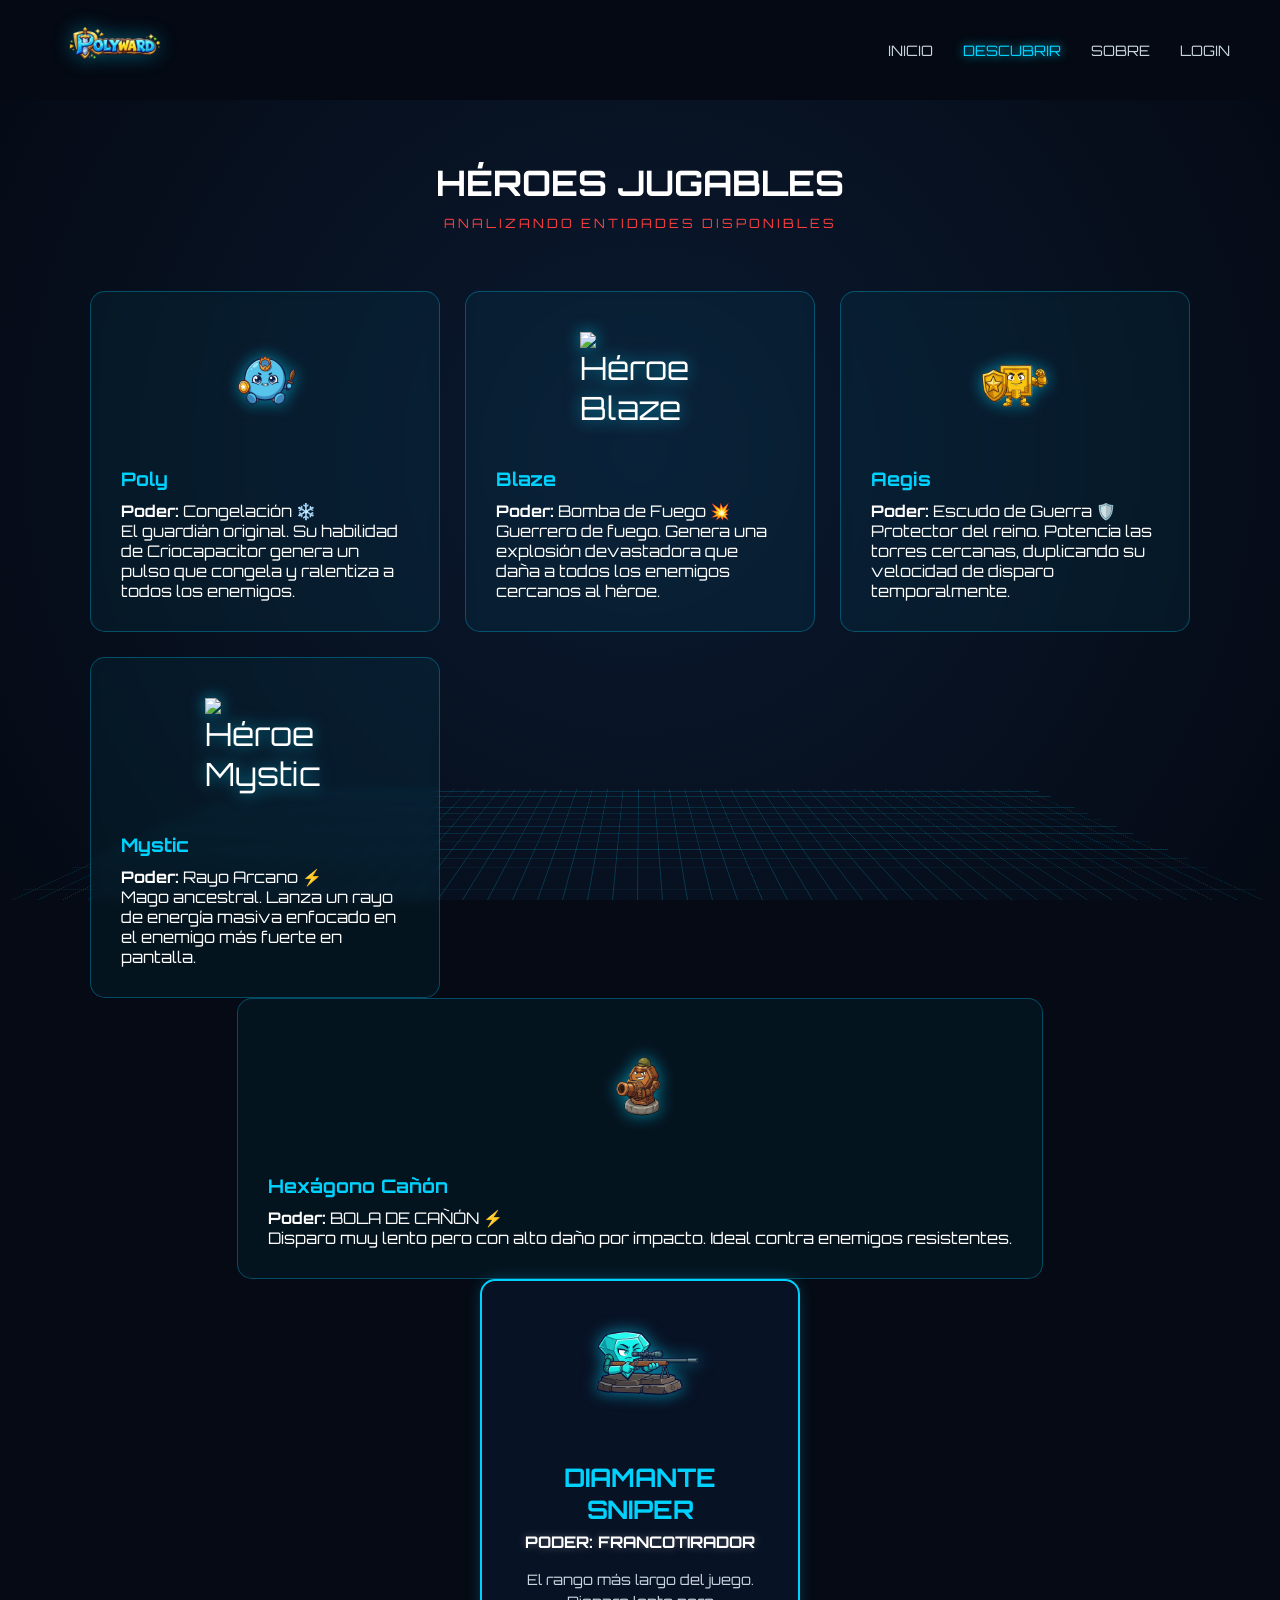
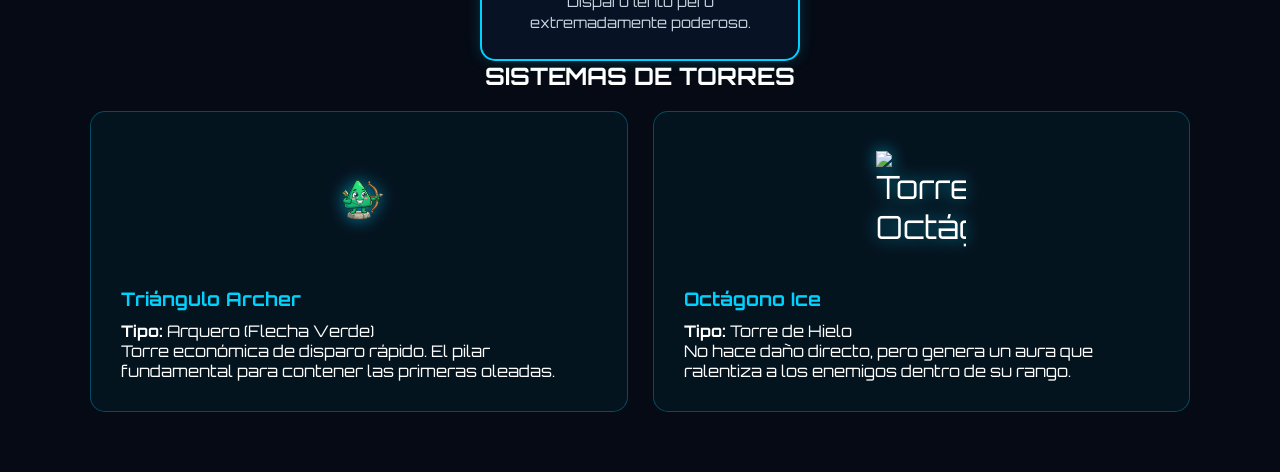
==== commit 8a445748: "mensaje" ====
--- a/descubrir.html
+++ b/descubrir.html
@@ -66,18 +66,15 @@
                 <p>Mago ancestral. Lanza un rayo de energía masiva enfocado en el enemigo más fuerte en pantalla.</p>
             </article>
         </div>
-
-        <h2 class="section-title">HÉROES COMPLEMENTARIOS</h2>
-
-        <section class="team-container">
-            <article class="lore-card character-card">
+          <article class="lore-card">
                 <div class="char-icon">
                     <img src="img/Cañón.png" alt="Héroe Cañón" class="img-hero">
                 </div>
                 <h3>Hexágono Cañón</h3>
-                <p class="role">PODER: BOLA DE CAÑÓN</p>
+                <p><strong>Poder:</strong> BOLA DE CAÑÓN ⚡</p>
                 <p>Disparo muy lento pero con alto daño por impacto. Ideal contra enemigos resistentes.</p>
             </article>
+        </div>
 
             <article class="lore-card character-card">
                 <div class="char-icon">
--- a/styles.css
+++ b/styles.css
@@ -39,37 +39,36 @@
     transform-origin: bottom;
 }
 
-/* --- CABECERA (NAV) - UNIFICADA --- */
+/* --- CABECERA (NAV) --- */
 header {
     display: flex;
     justify-content: space-between;
     align-items: center;
-    padding: 5px 50px; 
-    background: rgba(5, 10, 20, 0.95);
+    padding: 10px 50px; /* Reducido un poco para que el logo no sea gigante */
+    background: rgba(5, 10, 20, 0.8);
     backdrop-filter: blur(10px);
     position: sticky;
     top: 0;
     z-index: 100;
-    height: 100px; 
-}
-
+}
+
+/* Estilo para el contenedor del logo (enlace) */
 .logo-container {
     display: flex;
     align-items: center;
-    height: 100%;
     text-decoration: none;
-}
-
+    transition: transform 0.3s ease;
+}
+
+.logo-container:hover {
+    transform: scale(1.05);
+}
+
+/* Estilo para la imagen del logo */
 .main-logo {
-    height: 85px; 
+    height: 60px; /* Tamaño ideal para el header */
     width: auto;
-    filter: drop-shadow(0 0 10px rgba(0, 210, 255, 0.4));
-    transition: transform 0.3s ease;
-    display: block;
-}
-
-.logo-container:hover .main-logo {
-    transform: scale(1.05);
+    filter: drop-shadow(0 0 8px rgba(0, 210, 255, 0.4));
 }
 
 nav {
@@ -90,7 +89,7 @@
     text-shadow: 0 0 10px #00d2ff;
 }
 
-/* --- CONTENEDOR PRINCIPAL Y LORE --- */
+/* --- CONTENEDOR PRINCIPAL --- */
 .content-container {
     display: flex;
     flex-direction: column;
@@ -114,8 +113,99 @@
     animation: blink 1.5s infinite;
 }
 
-@keyframes blink { 50% { opacity: 0.3; } }
-
+@keyframes blink {
+    50% { opacity: 0.3; }
+}
+
+/* --- DISEÑO DE INICIO --- */
+.main-layout {
+    display: flex;
+    gap: 40px;
+    align-items: flex-start;
+    max-width: 1200px;
+    width: 100%;
+    margin-top: 20px;
+}
+
+.info-panel {
+    flex: 1.5;
+    min-width: 300px;
+}
+
+.glass-box {
+    background: rgba(0, 20, 40, 0.6);
+    padding: 25px;
+    border-radius: 10px;
+    border-left: 4px solid #00d2ff;
+    line-height: 1.6;
+    text-align: justify;
+}
+
+.glass-box p {
+    margin-bottom: 15px;
+}
+
+.action-panel {
+    flex: 1;
+    min-width: 300px;
+    display: flex;
+    flex-direction: column;
+    gap: 20px;
+}
+
+/* --- VIDEO Y DESCARGA --- */
+.video-placeholder {
+    width: 100%;
+    background: rgba(0, 210, 255, 0.1);
+    border: 2px dashed #00d2ff;
+    border-radius: 15px;
+    padding: 20px;
+    text-align: center;
+}
+
+.video-box {
+    aspect-ratio: 16 / 9;
+    background: rgba(0, 0, 0, 0.4);
+    display: flex;
+    justify-content: center;
+    align-items: center;
+    margin-top: 10px;
+    border-radius: 8px;
+}
+
+.download-zone {
+    display: flex;
+    flex-direction: column;
+    align-items: center;
+    gap: 15px;
+    background: rgba(0, 0, 0, 0.4);
+    padding: 25px;
+    border-radius: 20px;
+    border: 1px solid rgba(0, 210, 255, 0.2);
+}
+
+.qr-style {
+    width: 150px;
+    height: 150px;
+    border: 4px solid white;
+    border-radius: 10px;
+    box-shadow: 0 0 15px rgba(0, 210, 255, 0.3);
+}
+
+.btn-download {
+    color: #f0f;
+    text-decoration: none;
+    font-weight: bold;
+    text-shadow: 0 0 5px #f0f;
+    font-size: 1.1rem;
+    transition: transform 0.2s;
+}
+
+.btn-download:hover {
+    transform: scale(1.05);
+}
+
+/* --- TARJETAS DE LORE --- */
 .lore-grid {
     display: grid;
     grid-template-columns: repeat(auto-fit, minmax(300px, 1fr));
@@ -134,29 +224,250 @@
     transition: transform 0.3s, border-color 0.3s;
 }
 
-.main-story { grid-column: 1 / -1; }
-
-/* --- CONTENEDOR DE EQUIPO (TUS CARTITAS) --- */
+.lore-card:hover {
+    transform: translateY(-10px);
+    border-color: #00d2ff;
+    box-shadow: 0 0 20px rgba(0, 210, 255, 0.2);
+}
+
+.lore-card h2, .lore-card h3 {
+    color: #00d2ff;
+    margin-bottom: 10px;
+}
+
+.char-icon {
+    font-size: 2rem;
+    margin-bottom: 15px;
+    display: block;
+}
+
+.main-story {
+    grid-column: 1 / -1;
+}
+
+/* --- RESPONSIVIDAD --- */
+@media (max-width: 768px) {
+    header {
+        flex-direction: column;
+        padding: 15px;
+        gap: 15px;
+    }
+
+    .main-logo {
+        height: 50px; /* Logo un poco más pequeño en móviles */
+    }
+
+    nav {
+        gap: 10px;
+        flex-wrap: wrap;
+        justify-content: center;
+    }
+
+    .main-layout {
+        flex-direction: column;
+    }
+
+    .info-panel, .action-panel {
+        width: 100%;
+    }
+} 
+
+/* --- ANIMACIONES --- */
+@keyframes floating {
+    0% { transform: translateY(0px); }
+    50% { transform: translateY(-15px); }
+    100% { transform: translateY(0px); }
+}
+
+.char-icon img {
+    display: block;
+    margin: 0 auto 15px;
+    filter: drop-shadow(0 0 8px rgba(0, 210, 255, 0.6));
+    animation: floating 3s ease-in-out infinite;
+}
+
+.char-icon {
+    min-height: 130px;
+    display: flex;
+    align-items: center;
+    justify-content: center;
+}
+
+/* Tamaños de imágenes generales */
+.img-hero {
+    width: 120px;
+}
+
+.img-tower {
+    width: 90px;
+}
+
+.no-margin {
+    margin-bottom: 0;
+}
+.highlight-text {
+    color: #00d2ff;
+    font-weight: bold;
+    margin-top: 10px;
+    display: block;
+}
+
+.placeholder-text {
+    color: rgba(255, 255, 255, 0.5);
+}
+
+.scan-text {
+    font-size: 0.7rem;
+    color: #cbd5e0;
+}
+
+.main-footer {
+    text-align: center;
+    padding: 40px 20px;
+    color: rgba(255, 255, 255, 0.3);
+    font-size: 0.8rem;
+}
+
+.qr-style {
+    width: 150px;
+    height: 150px;
+    border: 4px solid white;
+    border-radius: 10px;
+    box-shadow: 0 0 15px rgba(0, 210, 255, 0.3);
+}
+/* ==========================================================================
+   ENCABEZADO (header, logo y menú) - CORREGIDO PARA LOGO MÁS GRANDE
+   ========================================================================== */
+/* --- CABECERA (NAV) ACTUALIZADA --- */
+header {
+    display: flex;
+    justify-content: space-between;
+    align-items: center;
+    padding: 10px 50px; /* Reducido un poco para compensar el tamaño del logo */
+    background: rgba(5, 10, 20, 0.9);
+    backdrop-filter: blur(10px);
+    position: sticky;
+    top: 0;
+    z-index: 100;
+}
+
+.logo-container {
+    display: flex;
+    align-items: center;
+    text-decoration: none;
+    transition: transform 0.3s ease;
+}
+
+.logo-container:hover {
+    transform: scale(1.05);
+}
+
+.main-logo {
+    /* Ajuste de tamaño para que se vea grande y claro como antes */
+    height: 100px; 
+    width: auto;
+    filter: drop-shadow(0 0 12px rgba(0, 210, 255, 0.5));
+    display: block;
+}
+
+nav {
+    display: flex;
+    align-items: center;
+    gap: 30px;
+}
+
+/* Responsividad para que el logo no tape todo en celulares */
+@media (max-width: 768px) {
+    header {
+        flex-direction: column;
+        padding: 15px;
+        gap: 15px;
+    }
+
+    .main-logo {
+        height: 70px; /* Un poco más pequeño en móviles para que quepa el menú */
+    }
+
+    nav {
+        gap: 15px;
+        flex-wrap: wrap;
+        justify-content: center;
+    }
+}.video-game {
+    width: 100%;
+    height: 100%;
+    object-fit: cover; /* Hace que el video llene el cuadro sin deformarse */
+    border-radius: 8px; /* Para que las esquinas del video sean redondeadas como el cuadro */
+}
+
+.video-box {
+    overflow: hidden; /* Corta cualquier parte del video que se salga del borde redondeado */
+    background: #000; /* Fondo negro por si el video tarda en cargar */
+}
+/* --- CABECERA (NAV) ESTILIZADA --- */
+header {
+    display: flex;
+    justify-content: space-between;
+    align-items: center;
+    /* Reducimos el padding vertical a solo 5px para que la barra sea delgada */
+    padding: 5px 50px; 
+    background: rgba(5, 10, 20, 0.95);
+    backdrop-filter: blur(10px);
+    position: sticky;
+    top: 0;
+    z-index: 100;
+    /* Añadimos una altura máxima para asegurar que no crezca más de lo debido */
+    height: 100px; 
+}
+
+.logo-container {
+    display: flex;
+    align-items: center;
+    height: 100%; /* Se ajusta al alto del header */
+}
+
+.main-logo {
+    /* Ajustamos el alto del logo para que quepa bien en el header delgado */
+    height: 85px; 
+    width: auto;
+    filter: drop-shadow(0 0 10px rgba(0, 210, 255, 0.4));
+    transition: transform 0.3s ease;
+}
+
+.logo-container:hover .main-logo {
+    transform: scale(1.05);
+}
+
+nav {
+    display: flex;
+    align-items: center;
+    gap: 30px;
+}
+
+/* CONTENEDOR DE EQUIPO */
 .team-container {
     display: flex;
-    flex-wrap: wrap;
-    justify-content: center;
-    gap: 25px;
-    max-width: 800px;
-    margin: 40px auto;
-    width: 100%;
-}
-
+    flex-wrap: wrap;         /* Permite que las tarjetas bajen a la siguiente fila */
+    justify-content: center;   /* Centra las tarjetas si hay espacio extra */
+    gap: 25px;               /* Espacio uniforme entre ellas */
+    max-width: 800px;        /* AJUSTE CLAVE: Limita el ancho para forzar 2 por fila */
+    margin: 40px auto;       /* Centra todo el bloque en la página */
+    width: 100%;
+}
+
+/* LA TARJETA INDIVIDUAL */
 .character-card {
     background: rgba(10, 20, 40, 0.85);
     border: 2px solid #00d2ff;
     border-radius: 15px;
     padding: 25px;
-    width: 320px;
-    min-height: 280px;
+    width: 320px;            /* Ancho fijo para que no parezcan tubos */
+    min-height: 280px;       /* Altura mínima para que todas midan lo mismo */
     text-align: center;
     box-shadow: 0 0 15px rgba(0, 210, 255, 0.2);
-    transition: all 0.3s ease;
+    transition: transform 0.3s ease, box-shadow 0.3s ease;
+    
+    /* Centra el contenido internamente */
     display: flex;
     flex-direction: column;
     align-items: center;
@@ -168,67 +479,33 @@
     border-color: #fff;
 }
 
-.character-card h3 { color: #00d2ff; font-size: 1.6rem; margin: 10px 0; text-transform: uppercase; }
-.character-card .role { color: #ffffff; font-weight: bold; margin-bottom: 15px; text-shadow: 0 0 8px rgba(255, 255, 255, 0.3); }
-
-/* --- VIDEO --- */
-.video-box {
-    aspect-ratio: 16 / 9;
-    background: #000;
-    overflow: hidden;
-    border-radius: 8px;
-    display: flex;
-    justify-content: center;
-    align-items: center;
-}
-
-.video-game {
-    width: 100%;
-    height: 100%;
-    object-fit: cover;
-}
-
-/* --- RESPONSIVIDAD --- */
-@media (max-width: 768px) {
-    header {
-        flex-direction: column;
-        height: auto;
-        padding: 15px;
-        gap: 15px;
-    }
-
-    .main-logo { height: 70px; }
-
-    nav { gap: 15px; flex-wrap: wrap; justify-content: center; }
-
+/* ESTILOS DE TEXTO */
+.character-card h3 {
+    color: #00d2ff;
+    font-size: 1.6rem;
+    margin: 10px 0 5px 0;
+    text-transform: uppercase;
+}
+
+.character-card .role {
+    color: #ffffff;
+    font-weight: bold;
+    font-size: 1rem;
+    margin-bottom: 15px;
+    text-shadow: 0 0 8px rgba(255, 255, 255, 0.3);
+}
+
+.character-card p {
+    color: #cbd5e0;
+    font-size: 0.9rem;
+    line-height: 1.5;
+}
+
+/* RESPONSIVIDAD PARA MÓVILES */
+@media (max-width: 700px) {
     .character-card {
-        width: 100%;
+        width: 100%;       /* En celulares pequeños ocupan todo el ancho */
         max-width: 350px;
     }
-}/* Ajuste para que las imágenes de los héroes no se vean gigantes */
-.img-hero {
-    width: 120px; /* Tamaño que ya tenías definido */
-    height: auto;
-    filter: drop-shadow(0 0 10px rgba(0, 210, 255, 0.7)); /* Brillo neón */
-    animation: floating 3s ease-in-out infinite; /* La animación que ya tienes en tu CSS */
-}
-
-/* Asegura que el contenedor de la imagen no las corte */
-.char-icon {
-    min-height: 150px; 
-    display: flex;
-    align-items: center;
-    justify-content: center;
-    margin-bottom: 15px;
-}/* Esto hará que tus héroes tengan el aura neón de PolyWard */
-.img-hero {
-    width: 120px;
-    height: auto;
-    filter: drop-shadow(0 0 15px rgba(0, 210, 255, 0.6));
-    animation: floating 3s ease-in-out infinite;
-}
-
-/* Evita que el texto se pegue a la imagen */
-.character-card .char-icon {
-    margin-bottom: 20px;
-}+}
+    
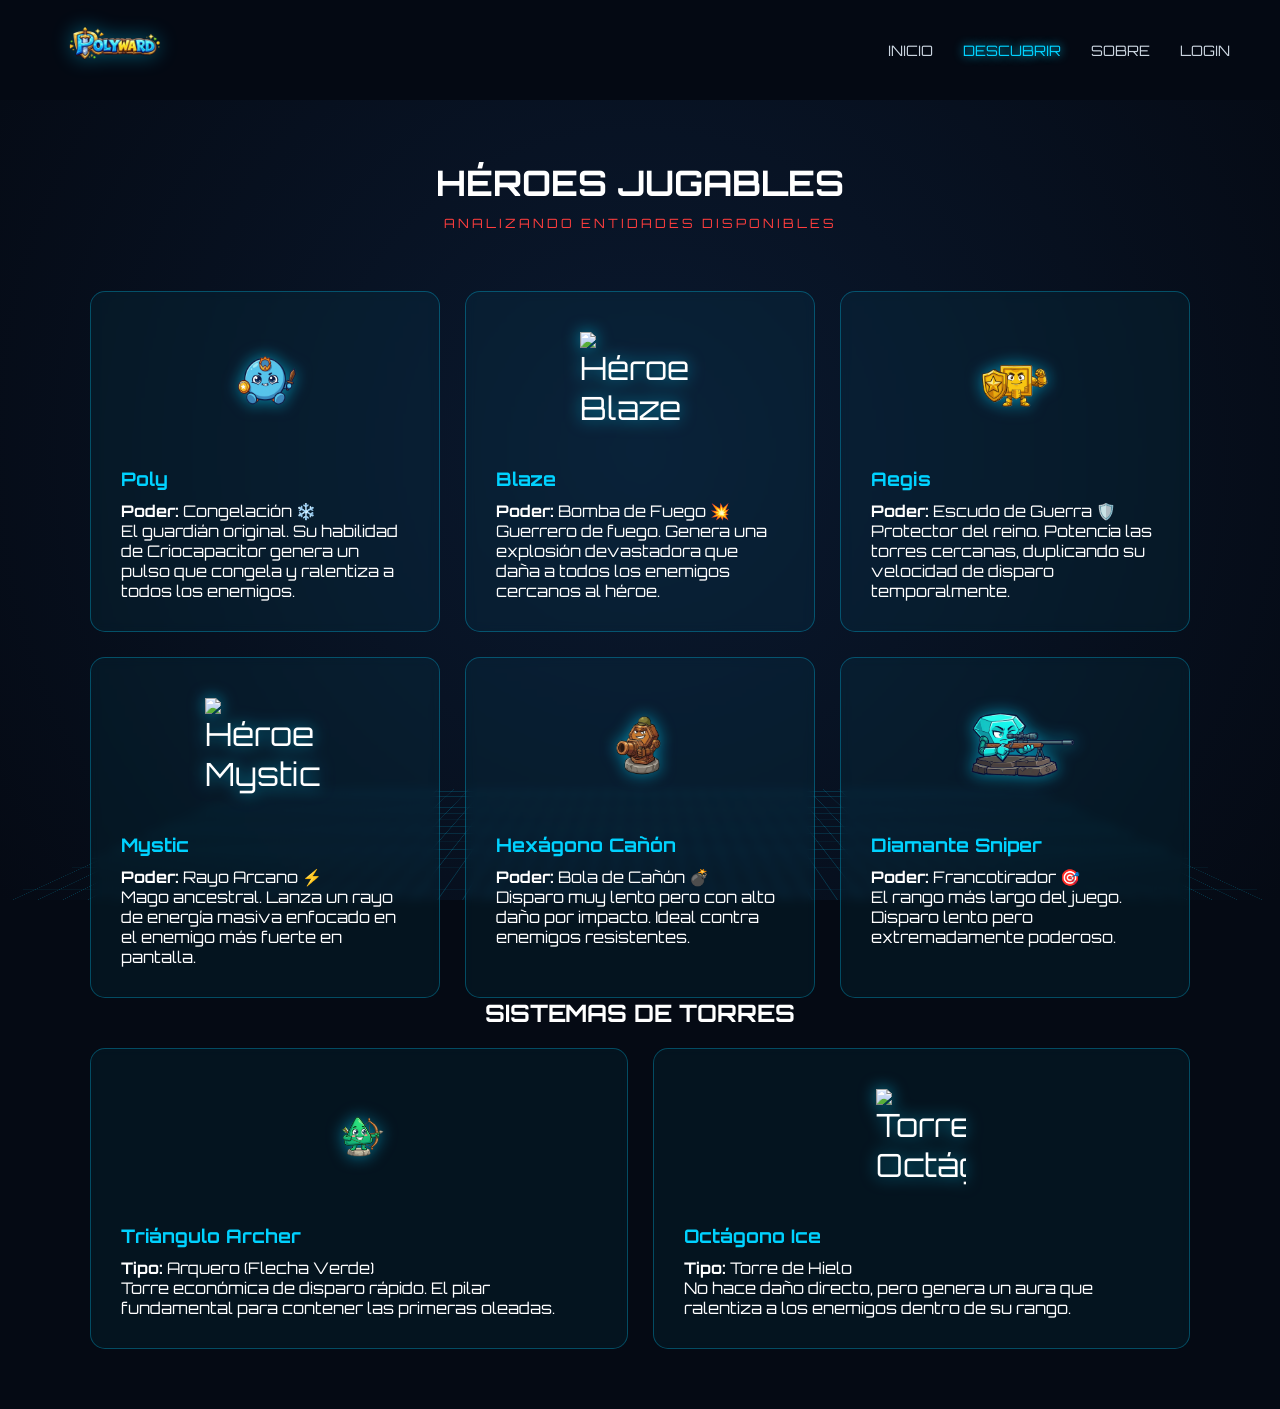
==== commit fea566df: "mensaje" ====
--- a/descubrir.html
+++ b/descubrir.html
@@ -23,7 +23,7 @@
             <a href="login.html">LOGIN</a>
         </nav>
     </header>
-    <main class="content-container">
+   <main class="content-container">
         <section class="lore-header">
             <h1>HÉROES JUGABLES</h1>
             <p class="status-text"> ANALIZANDO ENTIDADES DISPONIBLES</p>
@@ -65,28 +65,25 @@
                 <p><strong>Poder:</strong> Rayo Arcano ⚡</p>
                 <p>Mago ancestral. Lanza un rayo de energía masiva enfocado en el enemigo más fuerte en pantalla.</p>
             </article>
-        </div>
-          <article class="lore-card">
+
+            <article class="lore-card">
                 <div class="char-icon">
                     <img src="img/Cañón.png" alt="Héroe Cañón" class="img-hero">
                 </div>
                 <h3>Hexágono Cañón</h3>
-                <p><strong>Poder:</strong> BOLA DE CAÑÓN ⚡</p>
+                <p><strong>Poder:</strong> Bola de Cañón 💣</p>
                 <p>Disparo muy lento pero con alto daño por impacto. Ideal contra enemigos resistentes.</p>
             </article>
-        </div>
 
-            <article class="lore-card character-card">
+            <article class="lore-card">
                 <div class="char-icon">
                     <img src="img/Sniper.png" alt="Héroe Sniper" class="img-hero">
                 </div>
                 <h3>Diamante Sniper</h3>
-                <p class="role">PODER: FRANCOTIRADOR</p>
+                <p><strong>Poder:</strong> Francotirador 🎯</p>
                 <p>El rango más largo del juego. Disparo lento pero extremadamente poderoso.</p>
             </article>
-        </section>
-
-        <h2 class="section-title">SISTEMAS DE TORRES</h2>
+        </div> <h2 class="section-title">SISTEMAS DE TORRES</h2>
         <div class="lore-grid">
             <article class="lore-card">
                 <div class="char-icon">
